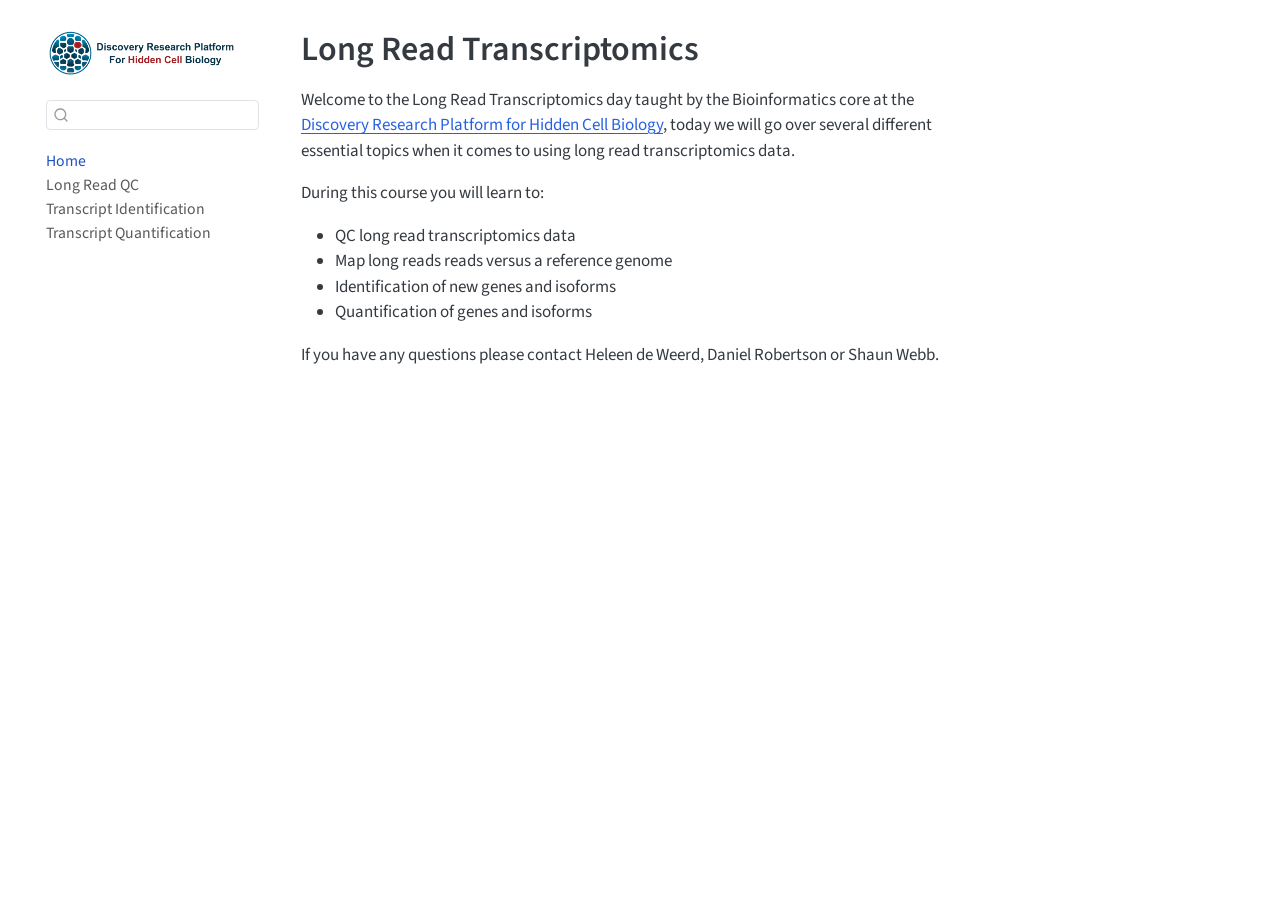
==== docs/index.html @ 612c04c1 "Initial commit training day" ====
<!DOCTYPE html>
<html xmlns="http://www.w3.org/1999/xhtml" lang="en" xml:lang="en"><head>

<meta charset="utf-8">
<meta name="generator" content="quarto-1.10.18">

<meta name="viewport" content="width=device-width, initial-scale=1.0, user-scalable=yes">


<title>Long Read Transcriptomics</title>
<style>
/* Default styles provided by pandoc.
** See https://pandoc.org/MANUAL.html#variables-for-html for config info.
*/
span.smallcaps{font-variant: small-caps;}
div.columns{display: flex; gap: 1.5em;}
div.column{flex: auto;}
@media screen {
div.columns{gap: min(4vw, 1.5em);}
div.column{overflow-x: auto;}
}
div.hanging-indent{margin-left: 1.5em; text-indent: -1.5em;}
ul.task-list{list-style: none;}
ul.task-list li input[type="checkbox"] {
  width: 0.8em;
  margin: 0 0.8em 0.2em -1em; /* quarto-specific, see https://github.com/quarto-dev/quarto-cli/issues/4556 */ 
  vertical-align: middle;
}
</style>


<script src="site_libs/quarto-nav/quarto-nav.js"></script>
<script src="site_libs/quarto-nav/headroom.min.js"></script>
<script src="site_libs/clipboard/clipboard.min.js"></script>
<script src="site_libs/quarto-search/autocomplete.umd.js"></script>
<script src="site_libs/quarto-search/fuse.min.js"></script>
<script src="site_libs/quarto-search/quarto-search.js"></script>
<meta name="quarto:offset" content="./">
<link href="./images/DRP_banner_transparent2.png" rel="icon" type="image/png">
<script src="site_libs/quarto-html/quarto.js" type="module"></script>
<script src="site_libs/quarto-html/tabsets/tabsets.js" type="module"></script>
<script src="site_libs/quarto-html/popper.min.js"></script>
<script src="site_libs/quarto-html/tippy.umd.min.js"></script>
<script src="site_libs/quarto-html/anchor.min.js"></script>
<link href="site_libs/quarto-html/tippy.css" rel="stylesheet">
<link href="site_libs/quarto-html/quarto-syntax-highlighting-64a204ab8560d761af7679ceaba22944.css" rel="stylesheet" class="quarto-color-scheme" id="quarto-text-highlighting-styles">
<link href="site_libs/quarto-html/quarto-syntax-highlighting-dark-b85bc7c33db8c58e0ec93c3465666fed.css" rel="stylesheet" class="quarto-color-scheme quarto-color-alternate" id="quarto-text-highlighting-styles">
<link href="site_libs/quarto-html/quarto-syntax-highlighting-64a204ab8560d761af7679ceaba22944.css" rel="stylesheet" class="quarto-color-scheme-extra" id="quarto-text-highlighting-styles">
<script src="site_libs/bootstrap/bootstrap.min.js"></script>
<link href="site_libs/bootstrap/bootstrap-icons.css" rel="stylesheet">
<link href="site_libs/bootstrap/bootstrap-172ba59bd5e0b52282274ba0c0cc16fc.min.css" rel="stylesheet" append-hash="true" class="quarto-color-scheme" id="quarto-bootstrap" data-mode="light">
<link href="site_libs/bootstrap/bootstrap-dark-172ba59bd5e0b52282274ba0c0cc16fc.min.css" rel="stylesheet" append-hash="true" class="quarto-color-scheme quarto-color-alternate" id="quarto-bootstrap" data-mode="light">
<link href="site_libs/bootstrap/bootstrap-172ba59bd5e0b52282274ba0c0cc16fc.min.css" rel="stylesheet" append-hash="true" class="quarto-color-scheme-extra" id="quarto-bootstrap" data-mode="light">
<script id="quarto-search-options" type="application/json">{
  "location": "sidebar",
  "copy-button": false,
  "collapse-after": 3,
  "panel-placement": "start",
  "type": "textbox",
  "limit": 50,
  "keyboard-shortcut": [
    "f",
    "/",
    "s"
  ],
  "show-item-context": false,
  "language": {
    "search-no-results-text": "No results",
    "search-matching-documents-text": "matching documents",
    "search-copy-link-title": "Copy link to search",
    "search-hide-matches-text": "Hide additional matches",
    "search-more-match-text": "more match in this document",
    "search-more-matches-text": "more matches in this document",
    "search-clear-button-title": "Clear",
    "search-text-placeholder": "",
    "search-detached-cancel-button-title": "Cancel",
    "search-submit-button-title": "Submit",
    "search-label": "Search"
  }
}</script>


<link rel="stylesheet" href="challengestyles.css">
</head>

<body class="nav-sidebar floating quarto-light">

<div id="quarto-search-results"></div>
  <header id="quarto-header" class="headroom fixed-top">
  <nav class="quarto-secondary-nav">
    <div class="container-fluid d-flex">
      <button type="button" class="quarto-btn-toggle btn" data-bs-toggle="collapse" role="button" data-bs-target=".quarto-sidebar-collapse-item" aria-controls="quarto-sidebar" aria-expanded="false" aria-label="Toggle sidebar navigation" onclick="if (window.quartoToggleHeadroom) { window.quartoToggleHeadroom(); }">
        <i class="bi bi-layout-text-sidebar-reverse"></i>
      </button>
        <nav class="quarto-page-breadcrumbs" aria-label="breadcrumb"><ol class="breadcrumb"><li class="breadcrumb-item"><a href="./index.html">Home</a></li></ol></nav>
        <a class="flex-grow-1" role="navigation" data-bs-toggle="collapse" data-bs-target=".quarto-sidebar-collapse-item" aria-controls="quarto-sidebar" aria-expanded="false" aria-label="Toggle sidebar navigation" onclick="if (window.quartoToggleHeadroom) { window.quartoToggleHeadroom(); }">      
        </a>
      <button type="button" class="btn quarto-search-button" aria-label="Search" onclick="window.quartoOpenSearch();">
        <i class="bi bi-search"></i>
      </button>
    </div>
  </nav>
</header>
<!-- content -->
<div id="quarto-content" class="quarto-container page-columns page-rows-contents page-layout-article">
<!-- sidebar -->
  <nav id="quarto-sidebar" class="sidebar collapse collapse-horizontal quarto-sidebar-collapse-item sidebar-navigation floating overflow-auto">
    <div class="pt-lg-2 mt-2 text-left sidebar-header">
      <a href="./index.html" class="sidebar-logo-link">
      <img src="./images/DRP_banner_transparent2.png" alt="" class="sidebar-logo light-content py-0 d-lg-inline d-none">
      <img src="./images/DRP_banner_transparent2.png" alt="" class="sidebar-logo dark-content py-0 d-lg-inline d-none">
      </a>
      </div>
        <div class="mt-2 flex-shrink-0 align-items-center">
        <div class="sidebar-search">
        <div id="quarto-search" class="" title="Search"></div>
        </div>
        </div>
    <div class="sidebar-menu-container"> 
    <ul class="list-unstyled mt-1">
        <li class="sidebar-item">
  <div class="sidebar-item-container"> 
  <a href="./index.html" class="sidebar-item-text sidebar-link active">
 <span class="menu-text">Home</span></a>
  </div>
</li>
        <li class="sidebar-item">
  <div class="sidebar-item-container"> 
  <a href="./01_LongReadQC.html" class="sidebar-item-text sidebar-link">
 <span class="menu-text">Long Read QC</span></a>
  </div>
</li>
        <li class="sidebar-item">
  <div class="sidebar-item-container"> 
  <a href="./02_Identification.html" class="sidebar-item-text sidebar-link">
 <span class="menu-text">Transcript Identification</span></a>
  </div>
</li>
        <li class="sidebar-item">
  <div class="sidebar-item-container"> 
  <a href="./03_Quantification.html" class="sidebar-item-text sidebar-link">
 <span class="menu-text">Transcript Quantification</span></a>
  </div>
</li>
    </ul>
    </div>
</nav>
<div id="quarto-sidebar-glass" class="quarto-sidebar-collapse-item" data-bs-toggle="collapse" data-bs-target=".quarto-sidebar-collapse-item"></div>
<!-- margin-sidebar -->
    <div id="quarto-margin-sidebar" class="sidebar margin-sidebar zindex-bottom">
        
    </div>
<!-- main -->
<main class="content" id="quarto-document-content">

<header id="title-block-header" class="quarto-title-block default">
<div class="quarto-title">
<h1 class="title">Long Read Transcriptomics</h1>
</div>



<div class="quarto-title-meta">

    
  
    
  </div>
  


</header>


<p>Welcome to the Long Read Transcriptomics day taught by the Bioinformatics core at the <a href="https://biology.ed.ac.uk/drp">Discovery Research Platform for Hidden Cell Biology</a>, today we will go over several different essential topics when it comes to using long read transcriptomics data.</p>
<p>During this course you will learn to:</p>
<ul>
<li>QC long read transcriptomics data</li>
<li>Map long reads reads versus a reference genome</li>
<li>Identification of new genes and isoforms</li>
<li>Quantification of genes and isoforms</li>
</ul>
<p>If you have any questions please contact Heleen de Weerd, Daniel Robertson or Shaun Webb.</p>



</main> <!-- /main -->
<script id="quarto-html-after-body" type="application/javascript">
  window.document.addEventListener("DOMContentLoaded", function (event) {
    const icon = "";
    const anchorJS = new window.AnchorJS();
    anchorJS.options = {
      placement: 'right',
      icon: icon
    };
    anchorJS.add('.anchored');
    const isCodeAnnotation = (el) => {
      for (const clz of el.classList) {
        if (clz.startsWith('code-annotation-')) {                     
          return true;
        }
      }
      return false;
    }
    const onCopySuccess = function(e) {
      // button target
      const button = e.trigger;
      // don't keep focus
      button.blur();
      // flash "checked"
      button.classList.add('code-copy-button-checked');
      var currentTitle = button.getAttribute("title");
      button.setAttribute("title", "Copied!");
      let tooltip;
      if (window.bootstrap) {
        button.setAttribute("data-bs-toggle", "tooltip");
        button.setAttribute("data-bs-placement", "left");
        button.setAttribute("data-bs-title", "Copied!");
        tooltip = new bootstrap.Tooltip(button, 
          { trigger: "manual", 
            customClass: "code-copy-button-tooltip",
            offset: [0, -8]});
        tooltip.show();    
      }
      setTimeout(function() {
        if (tooltip) {
          tooltip.hide();
          button.removeAttribute("data-bs-title");
          button.removeAttribute("data-bs-toggle");
          button.removeAttribute("data-bs-placement");
        }
        button.setAttribute("title", currentTitle);
        button.classList.remove('code-copy-button-checked');
      }, 1000);
      // clear code selection
      e.clearSelection();
    }
    const getTextToCopy = function(trigger) {
      const outerScaffold = trigger.parentElement.cloneNode(true);
      const codeEl = outerScaffold.querySelector('code');
      for (const childEl of codeEl.children) {
        if (isCodeAnnotation(childEl)) {
          childEl.remove();
        }
      }
      return codeEl.innerText;
    }
    const clipboard = new window.ClipboardJS('.code-copy-button:not([data-in-quarto-modal])', {
      text: getTextToCopy
    });
    clipboard.on('success', onCopySuccess);
    if (window.document.getElementById('quarto-embedded-source-code-modal')) {
      const clipboardModal = new window.ClipboardJS('.code-copy-button[data-in-quarto-modal]', {
        text: getTextToCopy,
        container: window.document.getElementById('quarto-embedded-source-code-modal')
      });
      clipboardModal.on('success', onCopySuccess);
    }
      var localhostRegex = new RegExp(/^(?:http|https):\/\/localhost\:?[0-9]*\//);
      var mailtoRegex = new RegExp(/^mailto:/);
        var filterRegex = new RegExp('/' + window.location.host + '/');
      var isInternal = (href) => {
          return filterRegex.test(href) || localhostRegex.test(href) || mailtoRegex.test(href);
      }
      // Inspect non-navigation links and adorn them if external
     var links = window.document.querySelectorAll('a[href]:not(.nav-link):not(.navbar-brand):not(.toc-action):not(.sidebar-link):not(.sidebar-item-toggle):not(.pagination-link):not(.no-external):not([aria-hidden]):not(.dropdown-item):not(.quarto-navigation-tool):not(.about-link)');
      for (var i=0; i<links.length; i++) {
        const link = links[i];
        if (!isInternal(link.href)) {
          // undo the damage that might have been done by quarto-nav.js in the case of
          // links that we want to consider external
          if (link.dataset.originalHref !== undefined) {
            link.href = link.dataset.originalHref;
          }
            // target, if specified
            link.setAttribute("target", "_blank");
            if (link.getAttribute("rel") === null) {
              link.setAttribute("rel", "noopener");
            }
        }
      }
    function tippyHover(el, contentFn, onTriggerFn, onUntriggerFn) {
      const config = {
        allowHTML: true,
        maxWidth: 500,
        delay: 100,
        arrow: false,
        appendTo: function(el) {
            return el.parentElement;
        },
        interactive: true,
        interactiveBorder: 10,
        theme: 'quarto',
        placement: 'bottom-start',
      };
      if (contentFn) {
        config.content = contentFn;
      }
      if (onTriggerFn) {
        config.onTrigger = onTriggerFn;
      }
      if (onUntriggerFn) {
        config.onUntrigger = onUntriggerFn;
      }
      window.tippy(el, config); 
    }
    const noterefs = window.document.querySelectorAll('a[role="doc-noteref"]');
    for (var i=0; i<noterefs.length; i++) {
      const ref = noterefs[i];
      tippyHover(ref, function() {
        // use id or data attribute instead here
        let href = ref.getAttribute('data-footnote-href') || ref.getAttribute('href');
        try { href = new URL(href).hash; } catch {}
        const id = href.replace(/^#\/?/, "");
        const note = window.document.getElementById(id);
        if (note) {
          return note.innerHTML;
        } else {
          return "";
        }
      });
    }
    const xrefs = window.document.querySelectorAll('a.quarto-xref');
    const processXRef = (id, note) => {
      // Strip column container classes
      const stripColumnClz = (el) => {
        el.classList.remove("page-full", "page-columns");
        if (el.children) {
          for (const child of el.children) {
            stripColumnClz(child);
          }
        }
      }
      stripColumnClz(note)
      if (id === null || id.startsWith('sec-')) {
        // Special case sections, only their first couple elements
        const container = document.createElement("div");
        if (note.children && note.children.length > 2) {
          container.appendChild(note.children[0].cloneNode(true));
          for (let i = 1; i < note.children.length; i++) {
            const child = note.children[i];
            if (child.tagName === "P" && child.innerText === "") {
              continue;
            } else {
              container.appendChild(child.cloneNode(true));
              break;
            }
          }
          if (window.Quarto?.typesetMath) {
            window.Quarto.typesetMath(container);
          }
          return container.innerHTML
        } else {
          if (window.Quarto?.typesetMath) {
            window.Quarto.typesetMath(note);
          }
          return note.innerHTML;
        }
      } else {
        // Remove any anchor links if they are present
        const anchorLink = note.querySelector('a.anchorjs-link');
        if (anchorLink) {
          anchorLink.remove();
        }
        if (window.Quarto?.typesetMath) {
          window.Quarto.typesetMath(note);
        }
        if (note.classList.contains("callout")) {
          return note.outerHTML;
        } else {
          return note.innerHTML;
        }
      }
    }
    for (var i=0; i<xrefs.length; i++) {
      const xref = xrefs[i];
      tippyHover(xref, undefined, function(instance) {
        instance.disable();
        let url = xref.getAttribute('href');
        let hash = undefined; 
        if (url.startsWith('#')) {
          hash = url;
        } else {
          try { hash = new URL(url).hash; } catch {}
        }
        if (hash) {
          const id = hash.replace(/^#\/?/, "");
          const note = window.document.getElementById(id);
          if (note !== null) {
            try {
              const html = processXRef(id, note.cloneNode(true));
              instance.setContent(html);
            } finally {
              instance.enable();
              instance.show();
            }
          } else {
            // See if we can fetch this
            fetch(url.split('#')[0])
            .then(res => res.text())
            .then(html => {
              const parser = new DOMParser();
              const htmlDoc = parser.parseFromString(html, "text/html");
              const note = htmlDoc.getElementById(id);
              if (note !== null) {
                const html = processXRef(id, note);
                instance.setContent(html);
              } 
            }).finally(() => {
              instance.enable();
              instance.show();
            });
          }
        } else {
          // See if we can fetch a full url (with no hash to target)
          // This is a special case and we should probably do some content thinning / targeting
          fetch(url)
          .then(res => res.text())
          .then(html => {
            const parser = new DOMParser();
            const htmlDoc = parser.parseFromString(html, "text/html");
            const note = htmlDoc.querySelector('main.content');
            if (note !== null) {
              // This should only happen for chapter cross references
              // (since there is no id in the URL)
              // remove the first header
              if (note.children.length > 0 && note.children[0].tagName === "HEADER") {
                note.children[0].remove();
              }
              const html = processXRef(null, note);
              instance.setContent(html);
            } 
          }).finally(() => {
            instance.enable();
            instance.show();
          });
        }
      }, function(instance) {
      });
    }
        let selectedAnnoteEl;
        const selectorForAnnotation = ( cell, annotation) => {
          let cellAttr = 'data-code-cell="' + cell + '"';
          let lineAttr = 'data-code-annotation="' +  annotation + '"';
          const selector = 'span[' + cellAttr + '][' + lineAttr + ']';
          return selector;
        }
        const selectCodeLines = (annoteEl) => {
          const doc = window.document;
          const targetCell = annoteEl.getAttribute("data-target-cell");
          const targetAnnotation = annoteEl.getAttribute("data-target-annotation");
          const annoteSpan = window.document.querySelector(selectorForAnnotation(targetCell, targetAnnotation));
          const lines = annoteSpan.getAttribute("data-code-lines").split(",");
          const lineIds = lines.map((line) => {
            return targetCell + "-" + line;
          })
          let top = null;
          let height = null;
          let parent = null;
          if (lineIds.length > 0) {
              //compute the position of the single el (top and bottom and make a div)
              const el = window.document.getElementById(lineIds[0]);
              top = el.offsetTop;
              height = el.offsetHeight;
              parent = el.parentElement.parentElement;
            if (lineIds.length > 1) {
              const lastEl = window.document.getElementById(lineIds[lineIds.length - 1]);
              const bottom = lastEl.offsetTop + lastEl.offsetHeight;
              height = bottom - top;
            }
            if (top !== null && height !== null && parent !== null) {
              // cook up a div (if necessary) and position it 
              let div = window.document.getElementById("code-annotation-line-highlight");
              if (div === null) {
                div = window.document.createElement("div");
                div.setAttribute("id", "code-annotation-line-highlight");
                div.style.position = 'absolute';
                parent.appendChild(div);
              }
              div.style.top = top - 2 + "px";
              div.style.height = height + 4 + "px";
              div.style.left = 0;
              let gutterDiv = window.document.getElementById("code-annotation-line-highlight-gutter");
              if (gutterDiv === null) {
                gutterDiv = window.document.createElement("div");
                gutterDiv.setAttribute("id", "code-annotation-line-highlight-gutter");
                gutterDiv.style.position = 'absolute';
                const codeCell = window.document.getElementById(targetCell);
                const gutter = codeCell.querySelector('.code-annotation-gutter');
                gutter.appendChild(gutterDiv);
              }
              gutterDiv.style.top = top - 2 + "px";
              gutterDiv.style.height = height + 4 + "px";
            }
            selectedAnnoteEl = annoteEl;
          }
        };
        const unselectCodeLines = () => {
          const elementsIds = ["code-annotation-line-highlight", "code-annotation-line-highlight-gutter"];
          elementsIds.forEach((elId) => {
            const div = window.document.getElementById(elId);
            if (div) {
              div.remove();
            }
          });
          selectedAnnoteEl = undefined;
        };
          // Handle positioning of the toggle
      window.addEventListener(
        "resize",
        throttle(() => {
          elRect = undefined;
          if (selectedAnnoteEl) {
            selectCodeLines(selectedAnnoteEl);
          }
        }, 10)
      );
      function throttle(fn, ms) {
      let throttle = false;
      let timer;
        return (...args) => {
          if(!throttle) { // first call gets through
              fn.apply(this, args);
              throttle = true;
          } else { // all the others get throttled
              if(timer) clearTimeout(timer); // cancel #2
              timer = setTimeout(() => {
                fn.apply(this, args);
                timer = throttle = false;
              }, ms);
          }
        };
      }
        // Attach click handler to the DT
        const annoteDls = window.document.querySelectorAll('dt[data-target-cell]');
        for (const annoteDlNode of annoteDls) {
          annoteDlNode.addEventListener('click', (event) => {
            const clickedEl = event.target;
            if (clickedEl !== selectedAnnoteEl) {
              unselectCodeLines();
              const activeEl = window.document.querySelector('dt[data-target-cell].code-annotation-active');
              if (activeEl) {
                activeEl.classList.remove('code-annotation-active');
              }
              selectCodeLines(clickedEl);
              clickedEl.classList.add('code-annotation-active');
            } else {
              // Unselect the line
              unselectCodeLines();
              clickedEl.classList.remove('code-annotation-active');
            }
          });
        }
    const findCites = (el) => {
      const parentEl = el.parentElement;
      if (parentEl) {
        const cites = parentEl.dataset.cites;
        if (cites) {
          return {
            el,
            cites: cites.split(' ')
          };
        } else {
          return findCites(el.parentElement)
        }
      } else {
        return undefined;
      }
    };
    var bibliorefs = window.document.querySelectorAll('a[role="doc-biblioref"]');
    for (var i=0; i<bibliorefs.length; i++) {
      const ref = bibliorefs[i];
      const citeInfo = findCites(ref);
      if (citeInfo) {
        tippyHover(citeInfo.el, function() {
          var popup = window.document.createElement('div');
          citeInfo.cites.forEach(function(cite) {
            var citeDiv = window.document.createElement('div');
            citeDiv.classList.add('hanging-indent');
            citeDiv.classList.add('csl-entry');
            var biblioDiv = window.document.getElementById('ref-' + cite);
            if (biblioDiv) {
              citeDiv.innerHTML = biblioDiv.innerHTML;
            }
            popup.appendChild(citeDiv);
          });
          return popup.innerHTML;
        });
      }
    }
  });
  </script>
</div> <!-- /content -->




</body></html>
---- docs/site_libs/quarto-html/tippy.css ----
.tippy-box[data-animation=fade][data-state=hidden]{opacity:0}[data-tippy-root]{max-width:calc(100vw - 10px)}.tippy-box{position:relative;background-color:#333;color:#fff;border-radius:4px;font-size:14px;line-height:1.4;white-space:normal;outline:0;transition-property:transform,visibility,opacity}.tippy-box[data-placement^=top]>.tippy-arrow{bottom:0}.tippy-box[data-placement^=top]>.tippy-arrow:before{bottom:-7px;left:0;border-width:8px 8px 0;border-top-color:initial;transform-origin:center top}.tippy-box[data-placement^=bottom]>.tippy-arrow{top:0}.tippy-box[data-placement^=bottom]>.tippy-arrow:before{top:-7px;left:0;border-width:0 8px 8px;border-bottom-color:initial;transform-origin:center bottom}.tippy-box[data-placement^=left]>.tippy-arrow{right:0}.tippy-box[data-placement^=left]>.tippy-arrow:before{border-width:8px 0 8px 8px;border-left-color:initial;right:-7px;transform-origin:center left}.tippy-box[data-placement^=right]>.tippy-arrow{left:0}.tippy-box[data-placement^=right]>.tippy-arrow:before{left:-7px;border-width:8px 8px 8px 0;border-right-color:initial;transform-origin:center right}.tippy-box[data-inertia][data-state=visible]{transition-timing-function:cubic-bezier(.54,1.5,.38,1.11)}.tippy-arrow{width:16px;height:16px;color:#333}.tippy-arrow:before{content:"";position:absolute;border-color:transparent;border-style:solid}.tippy-content{position:relative;padding:5px 9px;z-index:1}
---- docs/site_libs/quarto-html/quarto-syntax-highlighting-64a204ab8560d761af7679ceaba22944.css ----
/* quarto syntax highlight colors */
:root {
  --quarto-hl-ot-color: #003B4F;
  --quarto-hl-at-color: #657422;
  --quarto-hl-ss-color: #20794D;
  --quarto-hl-an-color: #5E5E5E;
  --quarto-hl-fu-color: #4758AB;
  --quarto-hl-st-color: #20794D;
  --quarto-hl-cf-color: #003B4F;
  --quarto-hl-op-color: #5E5E5E;
  --quarto-hl-er-color: #AD0000;
  --quarto-hl-bn-color: #AD0000;
  --quarto-hl-al-color: #AD0000;
  --quarto-hl-va-color: #111111;
  --quarto-hl-bu-color: inherit;
  --quarto-hl-ex-color: inherit;
  --quarto-hl-pp-color: #AD0000;
  --quarto-hl-in-color: #5E5E5E;
  --quarto-hl-vs-color: #20794D;
  --quarto-hl-wa-color: #5E5E5E;
  --quarto-hl-do-color: #5E5E5E;
  --quarto-hl-im-color: #00769E;
  --quarto-hl-ch-color: #20794D;
  --quarto-hl-dt-color: #AD0000;
  --quarto-hl-fl-color: #AD0000;
  --quarto-hl-co-color: #5E5E5E;
  --quarto-hl-cv-color: #5E5E5E;
  --quarto-hl-cn-color: #8f5902;
  --quarto-hl-sc-color: #5E5E5E;
  --quarto-hl-dv-color: #AD0000;
  --quarto-hl-kw-color: #003B4F;
}

/* other quarto variables */
:root {
  --quarto-font-monospace: SFMono-Regular, Menlo, Monaco, Consolas, "Liberation Mono", "Courier New", monospace;
}

/* syntax highlight based on Pandoc's rules */
pre > code.sourceCode > span {
  color: #003B4F;
}

code.sourceCode > span {
  color: #003B4F;
}

div.sourceCode,
div.sourceCode pre.sourceCode {
  color: #003B4F;
}

/* Normal */
code span {
  color: #003B4F;
}

/* Alert */
code span.al {
  color: #AD0000;
  font-style: inherit;
}

/* Annotation */
code span.an {
  color: #5E5E5E;
  font-style: inherit;
}

/* Attribute */
code span.at {
  color: #657422;
  font-style: inherit;
}

/* BaseN */
code span.bn {
  color: #AD0000;
  font-style: inherit;
}

/* BuiltIn */
code span.bu {
  font-style: inherit;
}

/* ControlFlow */
code span.cf {
  color: #003B4F;
  font-weight: bold;
  font-style: inherit;
}

/* Char */
code span.ch {
  color: #20794D;
  font-style: inherit;
}

/* Constant */
code span.cn {
  color: #8f5902;
  font-style: inherit;
}

/* Comment */
code span.co {
  color: #5E5E5E;
  font-style: inherit;
}

/* CommentVar */
code span.cv {
  color: #5E5E5E;
  font-style: italic;
}

/* Documentation */
code span.do {
  color: #5E5E5E;
  font-style: italic;
}

/* DataType */
code span.dt {
  color: #AD0000;
  font-style: inherit;
}

/* DecVal */
code span.dv {
  color: #AD0000;
  font-style: inherit;
}

/* Error */
code span.er {
  color: #AD0000;
  font-style: inherit;
}

/* Extension */
code span.ex {
  font-style: inherit;
}

/* Float */
code span.fl {
  color: #AD0000;
  font-style: inherit;
}

/* Function */
code span.fu {
  color: #4758AB;
  font-style: inherit;
}

/* Import */
code span.im {
  color: #00769E;
  font-style: inherit;
}

/* Information */
code span.in {
  color: #5E5E5E;
  font-style: inherit;
}

/* Keyword */
code span.kw {
  color: #003B4F;
  font-weight: bold;
  font-style: inherit;
}

/* Operator */
code span.op {
  color: #5E5E5E;
  font-style: inherit;
}

/* Other */
code span.ot {
  color: #003B4F;
  font-style: inherit;
}

/* Preprocessor */
code span.pp {
  color: #AD0000;
  font-style: inherit;
}

/* SpecialChar */
code span.sc {
  color: #5E5E5E;
  font-style: inherit;
}

/* SpecialString */
code span.ss {
  color: #20794D;
  font-style: inherit;
}

/* String */
code span.st {
  color: #20794D;
  font-style: inherit;
}

/* Variable */
code span.va {
  color: #111111;
  font-style: inherit;
}

/* VerbatimString */
code span.vs {
  color: #20794D;
  font-style: inherit;
}

/* Warning */
code span.wa {
  color: #5E5E5E;
  font-style: italic;
}

.prevent-inlining {
  content: "</";
}

/*# sourceMappingURL=9d8d5bb603a83b8298b89080a598c93b.css.map */
---- docs/site_libs/quarto-html/quarto-syntax-highlighting-dark-b85bc7c33db8c58e0ec93c3465666fed.css ----
/* quarto syntax highlight colors */
:root {
  --quarto-hl-al-color: #f07178;
  --quarto-hl-an-color: #d4d0ab;
  --quarto-hl-at-color: #00e0e0;
  --quarto-hl-bn-color: #d4d0ab;
  --quarto-hl-bu-color: #abe338;
  --quarto-hl-ch-color: #abe338;
  --quarto-hl-co-color: #f8f8f2;
  --quarto-hl-cv-color: #ffd700;
  --quarto-hl-cn-color: #ffd700;
  --quarto-hl-cf-color: #ffa07a;
  --quarto-hl-dt-color: #ffa07a;
  --quarto-hl-dv-color: #d4d0ab;
  --quarto-hl-do-color: #f8f8f2;
  --quarto-hl-er-color: #f07178;
  --quarto-hl-ex-color: #00e0e0;
  --quarto-hl-fl-color: #d4d0ab;
  --quarto-hl-fu-color: #ffa07a;
  --quarto-hl-im-color: #abe338;
  --quarto-hl-in-color: #d4d0ab;
  --quarto-hl-kw-color: #ffa07a;
  --quarto-hl-op-color: #ffa07a;
  --quarto-hl-ot-color: #00e0e0;
  --quarto-hl-pp-color: #dcc6e0;
  --quarto-hl-re-color: #00e0e0;
  --quarto-hl-sc-color: #abe338;
  --quarto-hl-ss-color: #abe338;
  --quarto-hl-st-color: #abe338;
  --quarto-hl-va-color: #00e0e0;
  --quarto-hl-vs-color: #abe338;
  --quarto-hl-wa-color: #dcc6e0;
}

/* other quarto variables */
:root {
  --quarto-font-monospace: SFMono-Regular, Menlo, Monaco, Consolas, "Liberation Mono", "Courier New", monospace;
}

/* syntax highlight based on Pandoc's rules */
pre > code.sourceCode > span {
  color: #f8f8f2;
}

code.sourceCode > span {
  color: #f8f8f2;
}

div.sourceCode,
div.sourceCode pre.sourceCode {
  color: #f8f8f2;
}

/* Normal */
code span {
  color: #f8f8f2;
}

/* Alert */
code span.al {
  color: #f07178;
}

/* Annotation */
code span.an {
  color: #d4d0ab;
}

/* Attribute */
code span.at {
  color: #00e0e0;
}

/* BaseN */
code span.bn {
  color: #d4d0ab;
}

/* BuiltIn */
code span.bu {
  color: #abe338;
}

/* ControlFlow */
code span.cf {
  font-weight: bold;
  color: #ffa07a;
}

/* Char */
code span.ch {
  color: #abe338;
}

/* Constant */
code span.cn {
  color: #ffd700;
}

/* Comment */
code span.co {
  font-style: italic;
  color: #f8f8f2;
}

/* CommentVar */
code span.cv {
  color: #ffd700;
}

/* Documentation */
code span.do {
  color: #f8f8f2;
}

/* DataType */
code span.dt {
  color: #ffa07a;
}

/* DecVal */
code span.dv {
  color: #d4d0ab;
}

/* Error */
code span.er {
  color: #f07178;
  text-decoration: underline;
}

/* Extension */
code span.ex {
  font-weight: bold;
  color: #00e0e0;
}

/* Float */
code span.fl {
  color: #d4d0ab;
}

/* Function */
code span.fu {
  color: #ffa07a;
}

/* Import */
code span.im {
  color: #abe338;
}

/* Information */
code span.in {
  color: #d4d0ab;
}

/* Keyword */
code span.kw {
  font-weight: bold;
  color: #ffa07a;
}

/* Operator */
code span.op {
  color: #ffa07a;
}

/* Other */
code span.ot {
  color: #00e0e0;
}

/* Preprocessor */
code span.pp {
  color: #dcc6e0;
}

/* RegionMarker */
code span.re {
  background-color: #f8f8f2;
  color: #00e0e0;
}

/* SpecialChar */
code span.sc {
  color: #abe338;
}

/* SpecialString */
code span.ss {
  color: #abe338;
}

/* String */
code span.st {
  color: #abe338;
}

/* Variable */
code span.va {
  color: #00e0e0;
}

/* VerbatimString */
code span.vs {
  color: #abe338;
}

/* Warning */
code span.wa {
  color: #dcc6e0;
}

.prevent-inlining {
  content: "</";
}

/*# sourceMappingURL=4ed8f1090dec6531da29ab00902aa718.css.map */
---- docs/site_libs/quarto-html/quarto-syntax-highlighting-64a204ab8560d761af7679ceaba22944.css ----
/* quarto syntax highlight colors */
:root {
  --quarto-hl-ot-color: #003B4F;
  --quarto-hl-at-color: #657422;
  --quarto-hl-ss-color: #20794D;
  --quarto-hl-an-color: #5E5E5E;
  --quarto-hl-fu-color: #4758AB;
  --quarto-hl-st-color: #20794D;
  --quarto-hl-cf-color: #003B4F;
  --quarto-hl-op-color: #5E5E5E;
  --quarto-hl-er-color: #AD0000;
  --quarto-hl-bn-color: #AD0000;
  --quarto-hl-al-color: #AD0000;
  --quarto-hl-va-color: #111111;
  --quarto-hl-bu-color: inherit;
  --quarto-hl-ex-color: inherit;
  --quarto-hl-pp-color: #AD0000;
  --quarto-hl-in-color: #5E5E5E;
  --quarto-hl-vs-color: #20794D;
  --quarto-hl-wa-color: #5E5E5E;
  --quarto-hl-do-color: #5E5E5E;
  --quarto-hl-im-color: #00769E;
  --quarto-hl-ch-color: #20794D;
  --quarto-hl-dt-color: #AD0000;
  --quarto-hl-fl-color: #AD0000;
  --quarto-hl-co-color: #5E5E5E;
  --quarto-hl-cv-color: #5E5E5E;
  --quarto-hl-cn-color: #8f5902;
  --quarto-hl-sc-color: #5E5E5E;
  --quarto-hl-dv-color: #AD0000;
  --quarto-hl-kw-color: #003B4F;
}

/* other quarto variables */
:root {
  --quarto-font-monospace: SFMono-Regular, Menlo, Monaco, Consolas, "Liberation Mono", "Courier New", monospace;
}

/* syntax highlight based on Pandoc's rules */
pre > code.sourceCode > span {
  color: #003B4F;
}

code.sourceCode > span {
  color: #003B4F;
}

div.sourceCode,
div.sourceCode pre.sourceCode {
  color: #003B4F;
}

/* Normal */
code span {
  color: #003B4F;
}

/* Alert */
code span.al {
  color: #AD0000;
  font-style: inherit;
}

/* Annotation */
code span.an {
  color: #5E5E5E;
  font-style: inherit;
}

/* Attribute */
code span.at {
  color: #657422;
  font-style: inherit;
}

/* BaseN */
code span.bn {
  color: #AD0000;
  font-style: inherit;
}

/* BuiltIn */
code span.bu {
  font-style: inherit;
}

/* ControlFlow */
code span.cf {
  color: #003B4F;
  font-weight: bold;
  font-style: inherit;
}

/* Char */
code span.ch {
  color: #20794D;
  font-style: inherit;
}

/* Constant */
code span.cn {
  color: #8f5902;
  font-style: inherit;
}

/* Comment */
code span.co {
  color: #5E5E5E;
  font-style: inherit;
}

/* CommentVar */
code span.cv {
  color: #5E5E5E;
  font-style: italic;
}

/* Documentation */
code span.do {
  color: #5E5E5E;
  font-style: italic;
}

/* DataType */
code span.dt {
  color: #AD0000;
  font-style: inherit;
}

/* DecVal */
code span.dv {
  color: #AD0000;
  font-style: inherit;
}

/* Error */
code span.er {
  color: #AD0000;
  font-style: inherit;
}

/* Extension */
code span.ex {
  font-style: inherit;
}

/* Float */
code span.fl {
  color: #AD0000;
  font-style: inherit;
}

/* Function */
code span.fu {
  color: #4758AB;
  font-style: inherit;
}

/* Import */
code span.im {
  color: #00769E;
  font-style: inherit;
}

/* Information */
code span.in {
  color: #5E5E5E;
  font-style: inherit;
}

/* Keyword */
code span.kw {
  color: #003B4F;
  font-weight: bold;
  font-style: inherit;
}

/* Operator */
code span.op {
  color: #5E5E5E;
  font-style: inherit;
}

/* Other */
code span.ot {
  color: #003B4F;
  font-style: inherit;
}

/* Preprocessor */
code span.pp {
  color: #AD0000;
  font-style: inherit;
}

/* SpecialChar */
code span.sc {
  color: #5E5E5E;
  font-style: inherit;
}

/* SpecialString */
code span.ss {
  color: #20794D;
  font-style: inherit;
}

/* String */
code span.st {
  color: #20794D;
  font-style: inherit;
}

/* Variable */
code span.va {
  color: #111111;
  font-style: inherit;
}

/* VerbatimString */
code span.vs {
  color: #20794D;
  font-style: inherit;
}

/* Warning */
code span.wa {
  color: #5E5E5E;
  font-style: italic;
}

.prevent-inlining {
  content: "</";
}

/*# sourceMappingURL=9d8d5bb603a83b8298b89080a598c93b.css.map */
---- docs/challengestyles.css ----
/* css styles */
.blue pre {
  background: #C3D8EA;
}

.white {
  background: white;
}

.center {
  text-align: center;
}/* css styles */

.box{
  background:#f0f7fa;
  border-left:4px solid #4699C3;
  padding: 0.1rem 1rem 0.1rem 1rem;
  margin:1rem 0;
  border-radius:4px
}

/* ==========================================================================
   Base Callout Box Layout & Typography
   ========================================================================== */

.key-points,
.objectives,
.discussion,
.resources,
.challenge,
.exercise {
  padding: 1rem 1.25rem;
  margin: 1.5rem 0;
  box-shadow: 0 2px 6px rgba(0, 0, 0, 0.03);
  overflow: hidden; /* Clips header banner corners to box border-radius */
}

/* Base Header Styling for non-banner headers */
.key-points h2, .objectives h2, .discussion h2, .resources h2,
.key-points h3, .objectives h3, .discussion h3, .resources h3,
.solution h2, .solution h3 {
  font-size: 1.15rem;
  font-weight: 700;
  margin: 0 0 0.6rem 0;
  padding: 0;
  border: none; /* Clears default Quarto h2 bottom border */
  display: flex;
  align-items: center;
  gap: 0.5rem;
  background: transparent;
}

/* Paragraph & List Spacing Rules */
.key-points p, .objectives p, .discussion p, .resources p, .challenge p, .exercise p {
  margin: 0 0 0.6rem 0;
}

.key-points ul, .objectives ul, .discussion ul, .resources ul, .challenge ul, .exercise ul {
  margin: 0;
  padding-left: 1.2rem;
}

.key-points li, .objectives li, .discussion li, .resources li, .challenge li, .exercise li {
  margin-bottom: 0.35rem;
  line-height: 1.5;
}

/* ==========================================================================
   Inline Code & Code Block Fixes
   ========================================================================== */

/* Universal Inline Code Style */
.key-points :not(pre) > code,
.objectives :not(pre) > code,
.discussion :not(pre) > code,
.resources :not(pre) > code,
.challenge :not(pre) > code,
.exercise :not(pre) > code,
.solution :not(pre) > code {
  padding: 0.15em 0.35em;
  border-radius: 4px;
  font-size: 0.88em;
  background: rgba(0, 0, 0, 0.06);
  color: inherit;
}

/* Quarto Code Block Container Fix (prevents double boxes) */
.key-points div.sourceCode,
.objectives div.sourceCode,
.discussion div.sourceCode,
.resources div.sourceCode,
.challenge div.sourceCode,
.exercise div.sourceCode,
.solution div.sourceCode {
  margin: 0.6rem 0;
  background: transparent;
  border: none;
  padding: 0;
}

.key-points pre,
.objectives pre,
.discussion pre,
.resources pre,
.challenge pre,
.exercise pre,
.solution pre {
  margin: 0.6rem 0;
  padding: 0.75rem 1rem;
  border-radius: 6px;
  background: #ffffff;
  color: #212529;
  border: 1px solid rgba(0, 0, 0, 0.1);
  overflow-x: auto;
}

/* Strips inner background/border applied to code tags inside pre blocks */
.key-points pre code,
.objectives pre code,
.discussion pre code,
.resources pre code,
.challenge pre code,
.exercise pre code,
.solution pre code {
  background: transparent !important;
  color: inherit !important;
  padding: 0 !important;
  border: none !important;
  border-radius: 0 !important;
  box-shadow: none !important;
}

/* ==========================================================================
   Side & Top Accent Box Variants
   ========================================================================== */

/* Key Points (Sage Green - Left Accent) */
.key-points {
  background: #f4f8f7;
  border-style: solid;
  border-width: 1px 1px 1px 5px;
  border-color: #dce8e5 #dce8e5 #dce8e5 #437a6e;
  border-radius: 0 8px 8px 0;
  color: #2f4540;
}
.key-points h2, .key-points h2 i { color: #437a6e; }

/* Objectives (Teal - Left Accent) */
.objectives {
  background: #f2f7f8;
  border-style: solid;
  border-width: 1px 1px 1px 5px;
  border-color: #dbe6e8 #dbe6e8 #dbe6e8 #5b9aa0;
  border-radius: 0 8px 8px 0;
  color: #243d40;
}
.objectives h2, .objectives h2 i { color: #3b6b70; }

/* Discussion (Terracotta - Left Accent) */
.discussion {
  background: #fbf1ef;
  border-style: solid;
  border-width: 1px 1px 1px 5px;
  border-color: #f2ded9 #f2ded9 #f2ded9 #c8553d ;
  border-radius: 0 8px 8px 0;
  color: #4a1e16;
}
.discussion h2, .discussion h2 i { color: #a43e28; }

/* Resources (Taupe - Left Accent) */
.resources {
  background: #f7f6f3;
  border-style: solid;
  border-width: 1px 1px 1px 5px;
  border-color: #e8e5de #e8e5de #e8e5de #a79e84;
  border-radius: 0 0 8px 8px;
  color: #3f3a2f;
}
.resources h2, .resources h2 i { color: #766f5a; }

/* ==========================================================================
   Header-Banner Box Variants (Direct Child Header Target Only)
   ========================================================================== */

/* Challenge (Filled Slate Blue Header) */
.challenge {
  background: #f3f4f7;
  border: 1px solid #dce0e9;
  border-radius: 8px;
  color: #242938;
}

.challenge > h2,
.challenge > h3 {
  background: #526084;
  color: #ffffff;
  margin: -1rem -1.25rem 0.8rem -1.25rem;
  padding: 0.65rem 1.25rem;
  font-size: 1.15rem;
  font-weight: 700;
  display: flex;
  align-items: center;
  gap: 0.5rem;
  border: none;
}

.challenge > h2 i,
.challenge > h3 i {
  color: #ffffff;
}

.exercise {
  background: #f2f5f7;
  border: 1px solid #d8e2e7;
  border-radius: 8px;
  color: #1e2d38;
}

.exercise > h2,
.exercise > h3 {
  background: #2f4858;
  color: #ffffff;
  margin: -1rem -1.25rem 0.8rem -1.25rem;
  padding: 0.65rem 1.25rem;
  font-size: 1.15rem;
  font-weight: 700;
  display: flex;
  align-items: center;
  gap: 0.5rem;
  border: none;
}

.exercise > h2 i,
.exercise > h3 i {
  color: #ffffff;
}

/* ==========================================================================
   Collapsible Solution Accordion
   ========================================================================== */

details {
  margin: 0.8rem 0;
  border-radius: 6px;
  border: 1px solid rgba(0, 0, 0, 0.12);
  background: #ffffff;
  color: #2d3748;
  overflow: hidden;
}

details > summary {
  padding: 0.6rem 0.9rem;
  font-weight: 600;
  font-size: 0.95rem;
  color: #2d3748;
  cursor: pointer;
  user-select: none;
  background: #f8f9fa;
  transition: background 0.15s ease;
}

details > summary:hover {
  background: #f1f3f5;
}

.solution {
  background: #ffffff;
  color: #2d3748;
  padding: 0.8rem 1rem;
  margin: 0;
  border-top: 1px dashed rgba(0, 0, 0, 0.12);
  border-radius: 0 0 6px 6px;
}

.solution h2, .solution h3 {
  color: #2d3748;
}

.solution p, .solution li {
  color: #2d3748;
}

.solution p:last-child,
.solution ul:last-child {
  margin-bottom: 0;
}
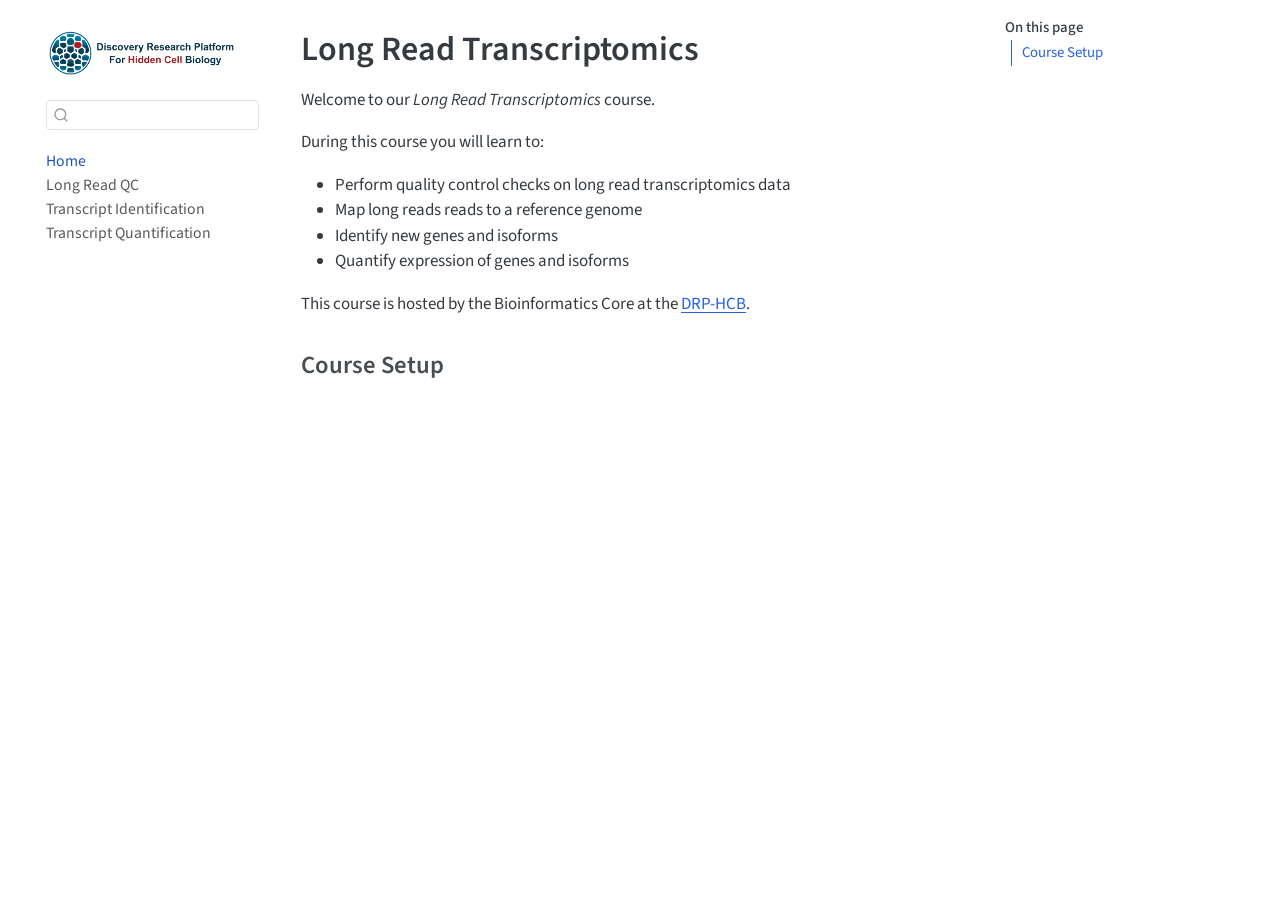
==== commit 7b8974c5: "Update Long Read QC" ====
--- a/docs/index.html
+++ b/docs/index.html
@@ -2,7 +2,7 @@
 <html xmlns="http://www.w3.org/1999/xhtml" lang="en" xml:lang="en"><head>
 
 <meta charset="utf-8">
-<meta name="generator" content="quarto-1.10.18">
+<meta name="generator" content="quarto-1.9.37">
 
 <meta name="viewport" content="width=device-width, initial-scale=1.0, user-scalable=yes">
 
@@ -12,13 +12,10 @@
 /* Default styles provided by pandoc.
 ** See https://pandoc.org/MANUAL.html#variables-for-html for config info.
 */
+code{white-space: pre-wrap;}
 span.smallcaps{font-variant: small-caps;}
-div.columns{display: flex; gap: 1.5em;}
-div.column{flex: auto;}
-@media screen {
-div.columns{gap: min(4vw, 1.5em);}
-div.column{overflow-x: auto;}
-}
+div.columns{display: flex; gap: min(4vw, 1.5em);}
+div.column{flex: auto; overflow-x: auto;}
 div.hanging-indent{margin-left: 1.5em; text-indent: -1.5em;}
 ul.task-list{list-style: none;}
 ul.task-list li input[type="checkbox"] {
@@ -43,14 +40,14 @@
 <script src="site_libs/quarto-html/tippy.umd.min.js"></script>
 <script src="site_libs/quarto-html/anchor.min.js"></script>
 <link href="site_libs/quarto-html/tippy.css" rel="stylesheet">
-<link href="site_libs/quarto-html/quarto-syntax-highlighting-64a204ab8560d761af7679ceaba22944.css" rel="stylesheet" class="quarto-color-scheme" id="quarto-text-highlighting-styles">
-<link href="site_libs/quarto-html/quarto-syntax-highlighting-dark-b85bc7c33db8c58e0ec93c3465666fed.css" rel="stylesheet" class="quarto-color-scheme quarto-color-alternate" id="quarto-text-highlighting-styles">
-<link href="site_libs/quarto-html/quarto-syntax-highlighting-64a204ab8560d761af7679ceaba22944.css" rel="stylesheet" class="quarto-color-scheme-extra" id="quarto-text-highlighting-styles">
+<link href="site_libs/quarto-html/quarto-syntax-highlighting-2b91fda96fc4217d309e4768f8eb8023.css" rel="stylesheet" class="quarto-color-scheme" id="quarto-text-highlighting-styles">
+<link href="site_libs/quarto-html/quarto-syntax-highlighting-dark-b00097fbe245c0658e8e1284714b1aa3.css" rel="stylesheet" class="quarto-color-scheme quarto-color-alternate" id="quarto-text-highlighting-styles">
+<link href="site_libs/quarto-html/quarto-syntax-highlighting-2b91fda96fc4217d309e4768f8eb8023.css" rel="stylesheet" class="quarto-color-scheme-extra" id="quarto-text-highlighting-styles">
 <script src="site_libs/bootstrap/bootstrap.min.js"></script>
 <link href="site_libs/bootstrap/bootstrap-icons.css" rel="stylesheet">
-<link href="site_libs/bootstrap/bootstrap-172ba59bd5e0b52282274ba0c0cc16fc.min.css" rel="stylesheet" append-hash="true" class="quarto-color-scheme" id="quarto-bootstrap" data-mode="light">
-<link href="site_libs/bootstrap/bootstrap-dark-172ba59bd5e0b52282274ba0c0cc16fc.min.css" rel="stylesheet" append-hash="true" class="quarto-color-scheme quarto-color-alternate" id="quarto-bootstrap" data-mode="light">
-<link href="site_libs/bootstrap/bootstrap-172ba59bd5e0b52282274ba0c0cc16fc.min.css" rel="stylesheet" append-hash="true" class="quarto-color-scheme-extra" id="quarto-bootstrap" data-mode="light">
+<link href="site_libs/bootstrap/bootstrap-91395b8b7253de3c6d7cc4b17dd32cce.min.css" rel="stylesheet" append-hash="true" class="quarto-color-scheme" id="quarto-bootstrap" data-mode="light">
+<link href="site_libs/bootstrap/bootstrap-dark-91395b8b7253de3c6d7cc4b17dd32cce.min.css" rel="stylesheet" append-hash="true" class="quarto-color-scheme quarto-color-alternate" id="quarto-bootstrap" data-mode="light">
+<link href="site_libs/bootstrap/bootstrap-91395b8b7253de3c6d7cc4b17dd32cce.min.css" rel="stylesheet" append-hash="true" class="quarto-color-scheme-extra" id="quarto-bootstrap" data-mode="light">
 <script id="quarto-search-options" type="application/json">{
   "location": "sidebar",
   "copy-button": false,
@@ -147,8 +144,14 @@
 </nav>
 <div id="quarto-sidebar-glass" class="quarto-sidebar-collapse-item" data-bs-toggle="collapse" data-bs-target=".quarto-sidebar-collapse-item"></div>
 <!-- margin-sidebar -->
-    <div id="quarto-margin-sidebar" class="sidebar margin-sidebar zindex-bottom">
-        
+    <div id="quarto-margin-sidebar" class="sidebar margin-sidebar">
+        <nav id="TOC" role="doc-toc" class="toc-active">
+    <h2 id="toc-title">On this page</h2>
+   
+  <ul>
+  <li><a href="#course-setup" id="toc-course-setup" class="nav-link active" data-scroll-target="#course-setup">Course Setup</a></li>
+  </ul>
+</nav>
     </div>
 <!-- main -->
 <main class="content" id="quarto-document-content">
@@ -172,17 +175,20 @@
 </header>
 
 
-<p>Welcome to the Long Read Transcriptomics day taught by the Bioinformatics core at the <a href="https://biology.ed.ac.uk/drp">Discovery Research Platform for Hidden Cell Biology</a>, today we will go over several different essential topics when it comes to using long read transcriptomics data.</p>
+<p>Welcome to our <em>Long Read Transcriptomics</em> course.</p>
 <p>During this course you will learn to:</p>
 <ul>
-<li>QC long read transcriptomics data</li>
-<li>Map long reads reads versus a reference genome</li>
-<li>Identification of new genes and isoforms</li>
-<li>Quantification of genes and isoforms</li>
+<li>Perform quality control checks on long read transcriptomics data</li>
+<li>Map long reads reads to a reference genome</li>
+<li>Identify new genes and isoforms</li>
+<li>Quantify expression of genes and isoforms</li>
 </ul>
-<p>If you have any questions please contact Heleen de Weerd, Daniel Robertson or Shaun Webb.</p>
-
-
+<p>This course is hosted by the Bioinformatics Core at the <a href="https://biology.ed.ac.uk/drp">DRP-HCB</a>.</p>
+<section id="course-setup" class="level3">
+<h3 class="anchored" data-anchor-id="course-setup">Course Setup</h3>
+
+
+</section>
 
 </main> <!-- /main -->
 <script id="quarto-html-after-body" type="application/javascript">
--- a/docs/site_libs/quarto-html/quarto-syntax-highlighting-2b91fda96fc4217d309e4768f8eb8023.css
+++ b/docs/site_libs/quarto-html/quarto-syntax-highlighting-2b91fda96fc4217d309e4768f8eb8023.css
@@ -0,0 +1,215 @@
+/* quarto syntax highlight colors */
+:root {
+  --quarto-hl-al-color: #f51818;
+  --quarto-hl-an-color: #e6ba7e;
+  --quarto-hl-at-color: #399ee6;
+  --quarto-hl-bn-color: #ff9940;
+  --quarto-hl-bu-color: #4cbf99;
+  --quarto-hl-ch-color: #4cbf99;
+  --quarto-hl-co-color: #607880;
+  --quarto-hl-cv-color: #a37acc;
+  --quarto-hl-cn-color: #a37acc;
+  --quarto-hl-cf-color: #fa8d3e;
+  --quarto-hl-dt-color: #fa8d3e;
+  --quarto-hl-dv-color: #ff9940;
+  --quarto-hl-do-color: #607880;
+  --quarto-hl-er-color: #f51818;
+  --quarto-hl-ex-color: #399ee6;
+  --quarto-hl-fl-color: #ff9940;
+  --quarto-hl-fu-color: #f2ae49;
+  --quarto-hl-im-color: #86b300;
+  --quarto-hl-in-color: #ff9940;
+  --quarto-hl-kw-color: #fa8d3e;
+  --quarto-hl-op-color: #ed9366;
+  --quarto-hl-pp-color: #f07171;
+  --quarto-hl-re-color: #399ee6;
+  --quarto-hl-sc-color: #4cbf99;
+  --quarto-hl-ss-color: #4cbf99;
+  --quarto-hl-st-color: #86b300;
+  --quarto-hl-va-color: #55b4d4;
+  --quarto-hl-vs-color: #86b300;
+  --quarto-hl-wa-color: #f07171;
+}
+
+/* other quarto variables */
+:root {
+  --quarto-font-monospace: SFMono-Regular, Menlo, Monaco, Consolas, "Liberation Mono", "Courier New", monospace;
+}
+
+/* syntax highlight based on Pandoc's rules */
+pre > code.sourceCode > span {
+  color: #575f66;
+}
+
+code.sourceCode > span {
+  color: #575f66;
+}
+
+div.sourceCode,
+div.sourceCode pre.sourceCode {
+  color: #575f66;
+}
+
+/* Normal */
+code span {
+  color: #575f66;
+}
+
+/* Alert */
+code span.al {
+  background-color: #faefef;
+  font-weight: bold;
+  color: #f51818;
+}
+
+/* Annotation */
+code span.an {
+  color: #e6ba7e;
+}
+
+/* Attribute */
+code span.at {
+  color: #399ee6;
+}
+
+/* BaseN */
+code span.bn {
+  color: #ff9940;
+}
+
+/* BuiltIn */
+code span.bu {
+  color: #4cbf99;
+}
+
+/* ControlFlow */
+code span.cf {
+  font-weight: bold;
+  color: #fa8d3e;
+}
+
+/* Char */
+code span.ch {
+  color: #4cbf99;
+}
+
+/* Constant */
+code span.cn {
+  color: #a37acc;
+}
+
+/* Comment */
+code span.co {
+  font-style: italic;
+  color: #607880;
+}
+
+/* CommentVar */
+code span.cv {
+  color: #a37acc;
+}
+
+/* Documentation */
+code span.do {
+  color: #607880;
+}
+
+/* DataType */
+code span.dt {
+  color: #fa8d3e;
+}
+
+/* DecVal */
+code span.dv {
+  color: #ff9940;
+}
+
+/* Error */
+code span.er {
+  color: #f51818;
+  text-decoration: underline;
+}
+
+/* Extension */
+code span.ex {
+  font-weight: bold;
+  color: #399ee6;
+}
+
+/* Float */
+code span.fl {
+  color: #ff9940;
+}
+
+/* Function */
+code span.fu {
+  color: #f2ae49;
+}
+
+/* Import */
+code span.im {
+  color: #86b300;
+}
+
+/* Information */
+code span.in {
+  color: #ff9940;
+}
+
+/* Keyword */
+code span.kw {
+  font-weight: bold;
+  color: #fa8d3e;
+}
+
+/* Operator */
+code span.op {
+  color: #ed9366;
+}
+
+/* Preprocessor */
+code span.pp {
+  color: #f07171;
+}
+
+/* RegionMarker */
+code span.re {
+  background-color: #ddecf3;
+  color: #399ee6;
+}
+
+/* SpecialChar */
+code span.sc {
+  color: #4cbf99;
+}
+
+/* SpecialString */
+code span.ss {
+  color: #4cbf99;
+}
+
+/* String */
+code span.st {
+  color: #86b300;
+}
+
+/* Variable */
+code span.va {
+  color: #55b4d4;
+}
+
+/* VerbatimString */
+code span.vs {
+  color: #86b300;
+}
+
+/* Warning */
+code span.wa {
+  color: #f07171;
+}
+
+.prevent-inlining {
+  content: "</";
+}
+
+/*# sourceMappingURL=5568d36bc88217336ef30145dea98870.css.map */
--- a/docs/site_libs/quarto-html/quarto-syntax-highlighting-dark-b00097fbe245c0658e8e1284714b1aa3.css
+++ b/docs/site_libs/quarto-html/quarto-syntax-highlighting-dark-b00097fbe245c0658e8e1284714b1aa3.css
@@ -0,0 +1,215 @@
+/* quarto syntax highlight colors */
+:root {
+  --quarto-hl-al-color: #ff3333;
+  --quarto-hl-an-color: #e6b673;
+  --quarto-hl-at-color: #59c2ff;
+  --quarto-hl-bn-color: #e6b450;
+  --quarto-hl-bu-color: #95e6cb;
+  --quarto-hl-ch-color: #95e6cb;
+  --quarto-hl-co-color: #626a73;
+  --quarto-hl-cv-color: #ffee99;
+  --quarto-hl-cn-color: #ffee99;
+  --quarto-hl-cf-color: #ff8f40;
+  --quarto-hl-dt-color: #ff8f40;
+  --quarto-hl-dv-color: #e6b450;
+  --quarto-hl-do-color: #626a73;
+  --quarto-hl-er-color: #ff3333;
+  --quarto-hl-ex-color: #59c2ff;
+  --quarto-hl-fl-color: #e6b450;
+  --quarto-hl-fu-color: #ffb454;
+  --quarto-hl-im-color: #c2d94c;
+  --quarto-hl-in-color: #e6b450;
+  --quarto-hl-kw-color: #ff8f40;
+  --quarto-hl-op-color: #f29668;
+  --quarto-hl-pp-color: #f07178;
+  --quarto-hl-re-color: #59c2ff;
+  --quarto-hl-sc-color: #95e6cb;
+  --quarto-hl-ss-color: #95e6cb;
+  --quarto-hl-st-color: #c2d94c;
+  --quarto-hl-va-color: #39bae6;
+  --quarto-hl-vs-color: #c2d94c;
+  --quarto-hl-wa-color: #f07178;
+}
+
+/* other quarto variables */
+:root {
+  --quarto-font-monospace: SFMono-Regular, Menlo, Monaco, Consolas, "Liberation Mono", "Courier New", monospace;
+}
+
+/* syntax highlight based on Pandoc's rules */
+pre > code.sourceCode > span {
+  color: #b3b1ad;
+}
+
+code.sourceCode > span {
+  color: #b3b1ad;
+}
+
+div.sourceCode,
+div.sourceCode pre.sourceCode {
+  color: #b3b1ad;
+}
+
+/* Normal */
+code span {
+  color: #b3b1ad;
+}
+
+/* Alert */
+code span.al {
+  background-color: #2a0f15;
+  font-weight: bold;
+  color: #ff3333;
+}
+
+/* Annotation */
+code span.an {
+  color: #e6b673;
+}
+
+/* Attribute */
+code span.at {
+  color: #59c2ff;
+}
+
+/* BaseN */
+code span.bn {
+  color: #e6b450;
+}
+
+/* BuiltIn */
+code span.bu {
+  color: #95e6cb;
+}
+
+/* ControlFlow */
+code span.cf {
+  font-weight: bold;
+  color: #ff8f40;
+}
+
+/* Char */
+code span.ch {
+  color: #95e6cb;
+}
+
+/* Constant */
+code span.cn {
+  color: #ffee99;
+}
+
+/* Comment */
+code span.co {
+  font-style: italic;
+  color: #626a73;
+}
+
+/* CommentVar */
+code span.cv {
+  color: #ffee99;
+}
+
+/* Documentation */
+code span.do {
+  color: #626a73;
+}
+
+/* DataType */
+code span.dt {
+  color: #ff8f40;
+}
+
+/* DecVal */
+code span.dv {
+  color: #e6b450;
+}
+
+/* Error */
+code span.er {
+  color: #ff3333;
+  text-decoration: underline;
+}
+
+/* Extension */
+code span.ex {
+  font-weight: bold;
+  color: #59c2ff;
+}
+
+/* Float */
+code span.fl {
+  color: #e6b450;
+}
+
+/* Function */
+code span.fu {
+  color: #ffb454;
+}
+
+/* Import */
+code span.im {
+  color: #c2d94c;
+}
+
+/* Information */
+code span.in {
+  color: #e6b450;
+}
+
+/* Keyword */
+code span.kw {
+  font-weight: bold;
+  color: #ff8f40;
+}
+
+/* Operator */
+code span.op {
+  color: #f29668;
+}
+
+/* Preprocessor */
+code span.pp {
+  color: #f07178;
+}
+
+/* RegionMarker */
+code span.re {
+  background-color: #173649;
+  color: #59c2ff;
+}
+
+/* SpecialChar */
+code span.sc {
+  color: #95e6cb;
+}
+
+/* SpecialString */
+code span.ss {
+  color: #95e6cb;
+}
+
+/* String */
+code span.st {
+  color: #c2d94c;
+}
+
+/* Variable */
+code span.va {
+  color: #39bae6;
+}
+
+/* VerbatimString */
+code span.vs {
+  color: #c2d94c;
+}
+
+/* Warning */
+code span.wa {
+  color: #f07178;
+}
+
+.prevent-inlining {
+  content: "</";
+}
+
+/*# sourceMappingURL=9f6dbc471fbfdae4e4704ae560081235.css.map */
--- a/docs/site_libs/quarto-html/quarto-syntax-highlighting-2b91fda96fc4217d309e4768f8eb8023.css
+++ b/docs/site_libs/quarto-html/quarto-syntax-highlighting-2b91fda96fc4217d309e4768f8eb8023.css
@@ -0,0 +1,215 @@
+/* quarto syntax highlight colors */
+:root {
+  --quarto-hl-al-color: #f51818;
+  --quarto-hl-an-color: #e6ba7e;
+  --quarto-hl-at-color: #399ee6;
+  --quarto-hl-bn-color: #ff9940;
+  --quarto-hl-bu-color: #4cbf99;
+  --quarto-hl-ch-color: #4cbf99;
+  --quarto-hl-co-color: #607880;
+  --quarto-hl-cv-color: #a37acc;
+  --quarto-hl-cn-color: #a37acc;
+  --quarto-hl-cf-color: #fa8d3e;
+  --quarto-hl-dt-color: #fa8d3e;
+  --quarto-hl-dv-color: #ff9940;
+  --quarto-hl-do-color: #607880;
+  --quarto-hl-er-color: #f51818;
+  --quarto-hl-ex-color: #399ee6;
+  --quarto-hl-fl-color: #ff9940;
+  --quarto-hl-fu-color: #f2ae49;
+  --quarto-hl-im-color: #86b300;
+  --quarto-hl-in-color: #ff9940;
+  --quarto-hl-kw-color: #fa8d3e;
+  --quarto-hl-op-color: #ed9366;
+  --quarto-hl-pp-color: #f07171;
+  --quarto-hl-re-color: #399ee6;
+  --quarto-hl-sc-color: #4cbf99;
+  --quarto-hl-ss-color: #4cbf99;
+  --quarto-hl-st-color: #86b300;
+  --quarto-hl-va-color: #55b4d4;
+  --quarto-hl-vs-color: #86b300;
+  --quarto-hl-wa-color: #f07171;
+}
+
+/* other quarto variables */
+:root {
+  --quarto-font-monospace: SFMono-Regular, Menlo, Monaco, Consolas, "Liberation Mono", "Courier New", monospace;
+}
+
+/* syntax highlight based on Pandoc's rules */
+pre > code.sourceCode > span {
+  color: #575f66;
+}
+
+code.sourceCode > span {
+  color: #575f66;
+}
+
+div.sourceCode,
+div.sourceCode pre.sourceCode {
+  color: #575f66;
+}
+
+/* Normal */
+code span {
+  color: #575f66;
+}
+
+/* Alert */
+code span.al {
+  background-color: #faefef;
+  font-weight: bold;
+  color: #f51818;
+}
+
+/* Annotation */
+code span.an {
+  color: #e6ba7e;
+}
+
+/* Attribute */
+code span.at {
+  color: #399ee6;
+}
+
+/* BaseN */
+code span.bn {
+  color: #ff9940;
+}
+
+/* BuiltIn */
+code span.bu {
+  color: #4cbf99;
+}
+
+/* ControlFlow */
+code span.cf {
+  font-weight: bold;
+  color: #fa8d3e;
+}
+
+/* Char */
+code span.ch {
+  color: #4cbf99;
+}
+
+/* Constant */
+code span.cn {
+  color: #a37acc;
+}
+
+/* Comment */
+code span.co {
+  font-style: italic;
+  color: #607880;
+}
+
+/* CommentVar */
+code span.cv {
+  color: #a37acc;
+}
+
+/* Documentation */
+code span.do {
+  color: #607880;
+}
+
+/* DataType */
+code span.dt {
+  color: #fa8d3e;
+}
+
+/* DecVal */
+code span.dv {
+  color: #ff9940;
+}
+
+/* Error */
+code span.er {
+  color: #f51818;
+  text-decoration: underline;
+}
+
+/* Extension */
+code span.ex {
+  font-weight: bold;
+  color: #399ee6;
+}
+
+/* Float */
+code span.fl {
+  color: #ff9940;
+}
+
+/* Function */
+code span.fu {
+  color: #f2ae49;
+}
+
+/* Import */
+code span.im {
+  color: #86b300;
+}
+
+/* Information */
+code span.in {
+  color: #ff9940;
+}
+
+/* Keyword */
+code span.kw {
+  font-weight: bold;
+  color: #fa8d3e;
+}
+
+/* Operator */
+code span.op {
+  color: #ed9366;
+}
+
+/* Preprocessor */
+code span.pp {
+  color: #f07171;
+}
+
+/* RegionMarker */
+code span.re {
+  background-color: #ddecf3;
+  color: #399ee6;
+}
+
+/* SpecialChar */
+code span.sc {
+  color: #4cbf99;
+}
+
+/* SpecialString */
+code span.ss {
+  color: #4cbf99;
+}
+
+/* String */
+code span.st {
+  color: #86b300;
+}
+
+/* Variable */
+code span.va {
+  color: #55b4d4;
+}
+
+/* VerbatimString */
+code span.vs {
+  color: #86b300;
+}
+
+/* Warning */
+code span.wa {
+  color: #f07171;
+}
+
+.prevent-inlining {
+  content: "</";
+}
+
+/*# sourceMappingURL=5568d36bc88217336ef30145dea98870.css.map */
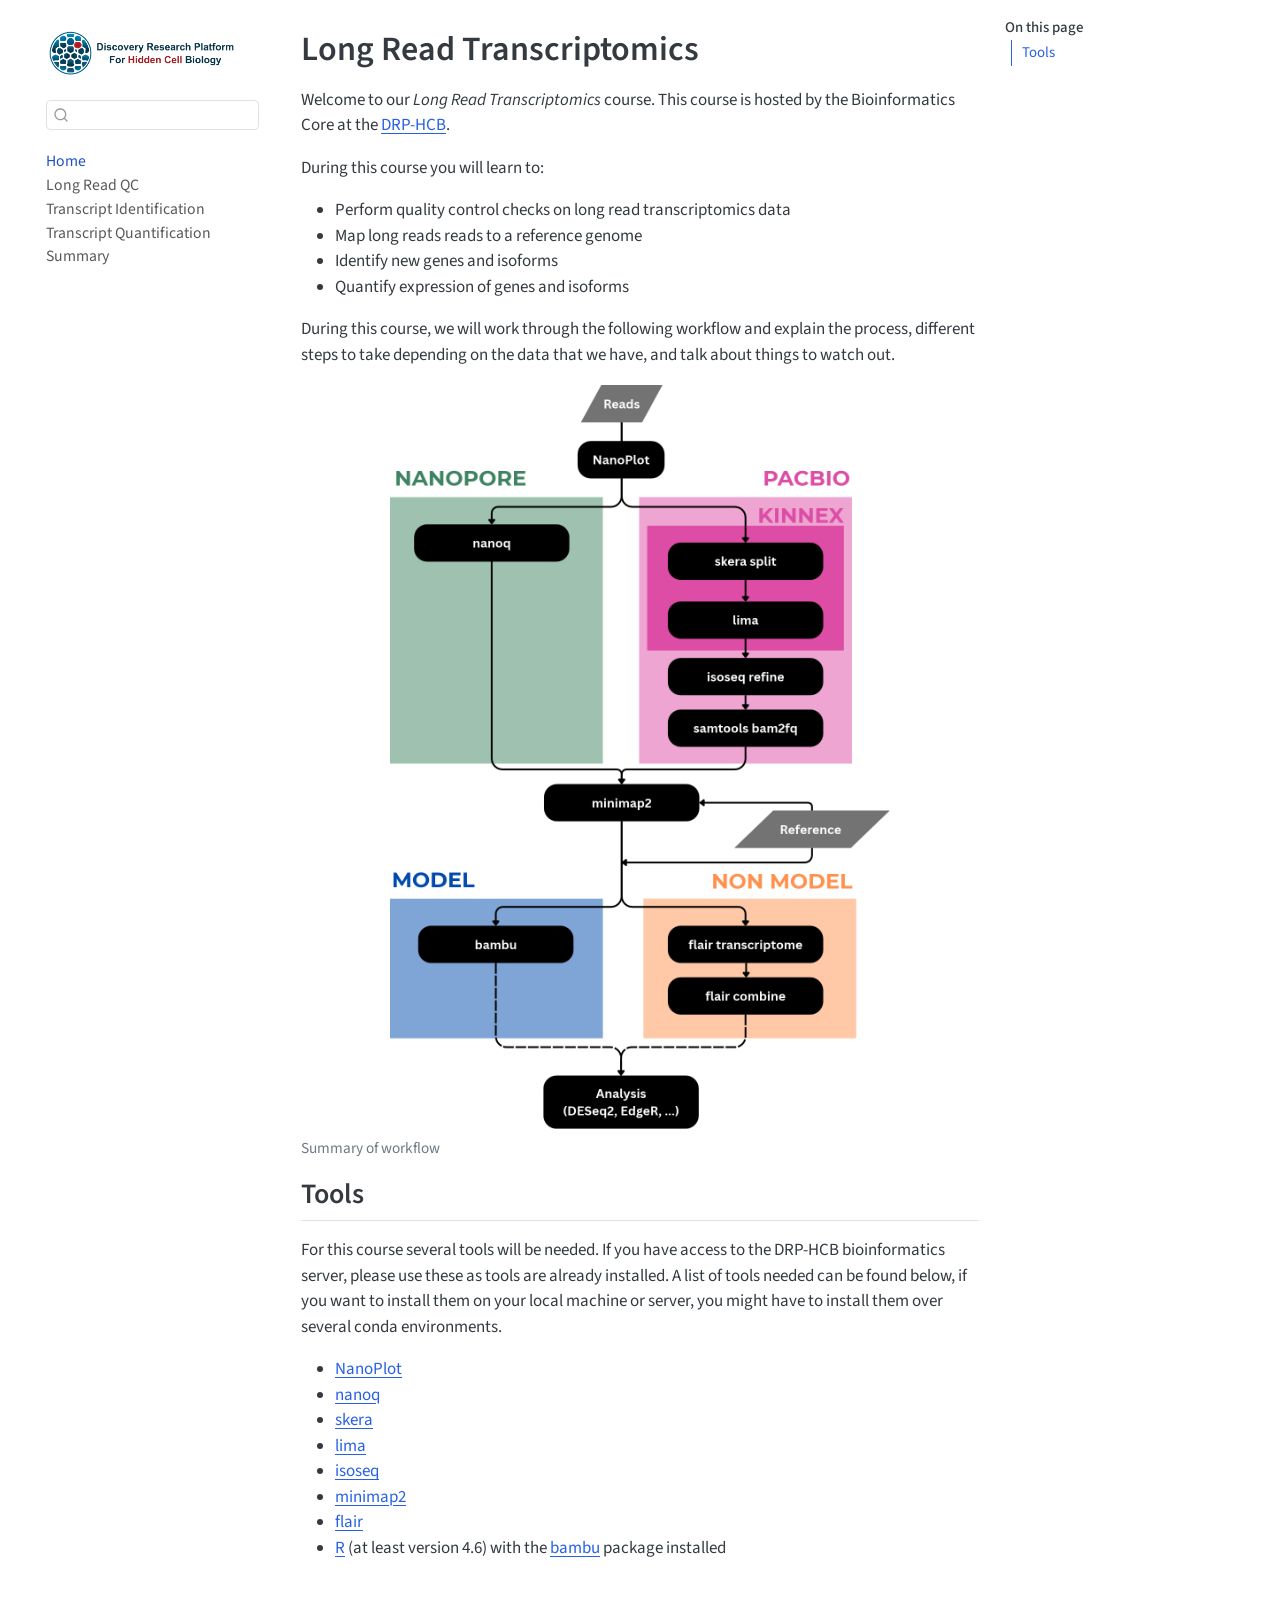
==== commit 84899026: "Update docs" ====
--- a/docs/index.html
+++ b/docs/index.html
@@ -2,7 +2,7 @@
 <html xmlns="http://www.w3.org/1999/xhtml" lang="en" xml:lang="en"><head>
 
 <meta charset="utf-8">
-<meta name="generator" content="quarto-1.9.37">
+<meta name="generator" content="quarto-1.10.18">
 
 <meta name="viewport" content="width=device-width, initial-scale=1.0, user-scalable=yes">
 
@@ -12,10 +12,13 @@
 /* Default styles provided by pandoc.
 ** See https://pandoc.org/MANUAL.html#variables-for-html for config info.
 */
-code{white-space: pre-wrap;}
 span.smallcaps{font-variant: small-caps;}
-div.columns{display: flex; gap: min(4vw, 1.5em);}
-div.column{flex: auto; overflow-x: auto;}
+div.columns{display: flex; gap: 1.5em;}
+div.column{flex: auto;}
+@media screen {
+div.columns{gap: min(4vw, 1.5em);}
+div.column{overflow-x: auto;}
+}
 div.hanging-indent{margin-left: 1.5em; text-indent: -1.5em;}
 ul.task-list{list-style: none;}
 ul.task-list li input[type="checkbox"] {
@@ -40,14 +43,14 @@
 <script src="site_libs/quarto-html/tippy.umd.min.js"></script>
 <script src="site_libs/quarto-html/anchor.min.js"></script>
 <link href="site_libs/quarto-html/tippy.css" rel="stylesheet">
-<link href="site_libs/quarto-html/quarto-syntax-highlighting-2b91fda96fc4217d309e4768f8eb8023.css" rel="stylesheet" class="quarto-color-scheme" id="quarto-text-highlighting-styles">
-<link href="site_libs/quarto-html/quarto-syntax-highlighting-dark-b00097fbe245c0658e8e1284714b1aa3.css" rel="stylesheet" class="quarto-color-scheme quarto-color-alternate" id="quarto-text-highlighting-styles">
-<link href="site_libs/quarto-html/quarto-syntax-highlighting-2b91fda96fc4217d309e4768f8eb8023.css" rel="stylesheet" class="quarto-color-scheme-extra" id="quarto-text-highlighting-styles">
+<link href="site_libs/quarto-html/quarto-syntax-highlighting-713b0136666c1ca4047413a70816f99a.css" rel="stylesheet" class="quarto-color-scheme" id="quarto-text-highlighting-styles">
+<link href="site_libs/quarto-html/quarto-syntax-highlighting-dark-d55ad538553833994e65ea0dc4f9e74e.css" rel="stylesheet" class="quarto-color-scheme quarto-color-alternate" id="quarto-text-highlighting-styles">
+<link href="site_libs/quarto-html/quarto-syntax-highlighting-713b0136666c1ca4047413a70816f99a.css" rel="stylesheet" class="quarto-color-scheme-extra" id="quarto-text-highlighting-styles">
 <script src="site_libs/bootstrap/bootstrap.min.js"></script>
 <link href="site_libs/bootstrap/bootstrap-icons.css" rel="stylesheet">
-<link href="site_libs/bootstrap/bootstrap-91395b8b7253de3c6d7cc4b17dd32cce.min.css" rel="stylesheet" append-hash="true" class="quarto-color-scheme" id="quarto-bootstrap" data-mode="light">
-<link href="site_libs/bootstrap/bootstrap-dark-91395b8b7253de3c6d7cc4b17dd32cce.min.css" rel="stylesheet" append-hash="true" class="quarto-color-scheme quarto-color-alternate" id="quarto-bootstrap" data-mode="light">
-<link href="site_libs/bootstrap/bootstrap-91395b8b7253de3c6d7cc4b17dd32cce.min.css" rel="stylesheet" append-hash="true" class="quarto-color-scheme-extra" id="quarto-bootstrap" data-mode="light">
+<link href="site_libs/bootstrap/bootstrap-96db90ed46136dc576a4b74167903618.min.css" rel="stylesheet" append-hash="true" class="quarto-color-scheme" id="quarto-bootstrap" data-mode="light">
+<link href="site_libs/bootstrap/bootstrap-dark-96db90ed46136dc576a4b74167903618.min.css" rel="stylesheet" append-hash="true" class="quarto-color-scheme quarto-color-alternate" id="quarto-bootstrap" data-mode="light">
+<link href="site_libs/bootstrap/bootstrap-96db90ed46136dc576a4b74167903618.min.css" rel="stylesheet" append-hash="true" class="quarto-color-scheme-extra" id="quarto-bootstrap" data-mode="light">
 <script id="quarto-search-options" type="application/json">{
   "location": "sidebar",
   "copy-button": false,
@@ -139,6 +142,12 @@
  <span class="menu-text">Transcript Quantification</span></a>
   </div>
 </li>
+        <li class="sidebar-item">
+  <div class="sidebar-item-container"> 
+  <a href="./04_Summary.html" class="sidebar-item-text sidebar-link">
+ <span class="menu-text">Summary</span></a>
+  </div>
+</li>
     </ul>
     </div>
 </nav>
@@ -149,7 +158,7 @@
     <h2 id="toc-title">On this page</h2>
    
   <ul>
-  <li><a href="#course-setup" id="toc-course-setup" class="nav-link active" data-scroll-target="#course-setup">Course Setup</a></li>
+  <li><a href="#tools" id="toc-tools" class="nav-link active" data-scroll-target="#tools">Tools</a></li>
   </ul>
 </nav>
     </div>
@@ -175,7 +184,7 @@
 </header>
 
 
-<p>Welcome to our <em>Long Read Transcriptomics</em> course.</p>
+<p>Welcome to our <em>Long Read Transcriptomics</em> course. This course is hosted by the Bioinformatics Core at the <a href="https://biology.ed.ac.uk/drp">DRP-HCB</a>.</p>
 <p>During this course you will learn to:</p>
 <ul>
 <li>Perform quality control checks on long read transcriptomics data</li>
@@ -183,9 +192,26 @@
 <li>Identify new genes and isoforms</li>
 <li>Quantify expression of genes and isoforms</li>
 </ul>
-<p>This course is hosted by the Bioinformatics Core at the <a href="https://biology.ed.ac.uk/drp">DRP-HCB</a>.</p>
-<section id="course-setup" class="level3">
-<h3 class="anchored" data-anchor-id="course-setup">Course Setup</h3>
+<p>During this course, we will work through the following workflow and explain the process, different steps to take depending on the data that we have, and talk about things to watch out.</p>
+<div class="quarto-figure quarto-figure-center">
+<figure class="figure">
+<p><img src="images/Summary.png" class="img-fluid figure-img" width="500"></p>
+<figcaption>Summary of workflow</figcaption>
+</figure>
+</div>
+<section id="tools" class="level2">
+<h2 class="anchored" data-anchor-id="tools">Tools</h2>
+<p>For this course several tools will be needed. If you have access to the DRP-HCB bioinformatics server, please use these as tools are already installed. A list of tools needed can be found below, if you want to install them on your local machine or server, you might have to install them over several conda environments.</p>
+<ul>
+<li><a href="https://github.com/wdecoster/nanoplot">NanoPlot</a></li>
+<li><a href="https://github.com/esteinig/nanoq">nanoq</a></li>
+<li><a href="https://skera.how/">skera</a></li>
+<li><a href="https://lima.how/">lima</a></li>
+<li><a href="https://isoseq.how/">isoseq</a></li>
+<li><a href="https://github.com/lh3/minimap2">minimap2</a></li>
+<li><a href="https://flair.readthedocs.io/en/latest/modules.html">flair</a></li>
+<li><a href="https://www.r-project.org/">R</a> (at least version 4.6) with the <a href="https://bioconductor.org/packages/release/bioc/html/bambu.html">bambu</a> package installed</li>
+</ul>
 
 
 </section>
--- a/docs/site_libs/quarto-html/quarto-syntax-highlighting-713b0136666c1ca4047413a70816f99a.css
+++ b/docs/site_libs/quarto-html/quarto-syntax-highlighting-713b0136666c1ca4047413a70816f99a.css
@@ -0,0 +1,215 @@
+/* quarto syntax highlight colors */
+:root {
+  --quarto-hl-al-color: #f51818;
+  --quarto-hl-an-color: #e6ba7e;
+  --quarto-hl-at-color: #399ee6;
+  --quarto-hl-bn-color: #ff9940;
+  --quarto-hl-bu-color: #4cbf99;
+  --quarto-hl-ch-color: #4cbf99;
+  --quarto-hl-co-color: #607880;
+  --quarto-hl-cv-color: #a37acc;
+  --quarto-hl-cn-color: #a37acc;
+  --quarto-hl-cf-color: #fa8d3e;
+  --quarto-hl-dt-color: #fa8d3e;
+  --quarto-hl-dv-color: #ff9940;
+  --quarto-hl-do-color: #607880;
+  --quarto-hl-er-color: #f51818;
+  --quarto-hl-ex-color: #399ee6;
+  --quarto-hl-fl-color: #ff9940;
+  --quarto-hl-fu-color: #f2ae49;
+  --quarto-hl-im-color: #86b300;
+  --quarto-hl-in-color: #ff9940;
+  --quarto-hl-kw-color: #fa8d3e;
+  --quarto-hl-op-color: #ed9366;
+  --quarto-hl-pp-color: #f07171;
+  --quarto-hl-re-color: #399ee6;
+  --quarto-hl-sc-color: #4cbf99;
+  --quarto-hl-ss-color: #4cbf99;
+  --quarto-hl-st-color: #86b300;
+  --quarto-hl-va-color: #55b4d4;
+  --quarto-hl-vs-color: #86b300;
+  --quarto-hl-wa-color: #f07171;
+}
+
+/* other quarto variables */
+:root {
+  --quarto-font-monospace: SFMono-Regular, Menlo, Monaco, Consolas, "Liberation Mono", "Courier New", monospace;
+}
+
+/* syntax highlight based on Pandoc's rules */
+pre > code.sourceCode > span {
+  color: #575f66;
+}
+
+code.sourceCode > span {
+  color: #575f66;
+}
+
+div.sourceCode,
+div.sourceCode pre.sourceCode {
+  color: #575f66;
+}
+
+/* Normal */
+code span {
+  color: #575f66;
+}
+
+/* Alert */
+code span.al {
+  background-color: #faefef;
+  font-weight: bold;
+  color: #f51818;
+}
+
+/* Annotation */
+code span.an {
+  color: #e6ba7e;
+}
+
+/* Attribute */
+code span.at {
+  color: #399ee6;
+}
+
+/* BaseN */
+code span.bn {
+  color: #ff9940;
+}
+
+/* BuiltIn */
+code span.bu {
+  color: #4cbf99;
+}
+
+/* ControlFlow */
+code span.cf {
+  font-weight: bold;
+  color: #fa8d3e;
+}
+
+/* Char */
+code span.ch {
+  color: #4cbf99;
+}
+
+/* Constant */
+code span.cn {
+  color: #a37acc;
+}
+
+/* Comment */
+code span.co {
+  font-style: italic;
+  color: #607880;
+}
+
+/* CommentVar */
+code span.cv {
+  color: #a37acc;
+}
+
+/* Documentation */
+code span.do {
+  color: #607880;
+}
+
+/* DataType */
+code span.dt {
+  color: #fa8d3e;
+}
+
+/* DecVal */
+code span.dv {
+  color: #ff9940;
+}
+
+/* Error */
+code span.er {
+  color: #f51818;
+  text-decoration: underline;
+}
+
+/* Extension */
+code span.ex {
+  font-weight: bold;
+  color: #399ee6;
+}
+
+/* Float */
+code span.fl {
+  color: #ff9940;
+}
+
+/* Function */
+code span.fu {
+  color: #f2ae49;
+}
+
+/* Import */
+code span.im {
+  color: #86b300;
+}
+
+/* Information */
+code span.in {
+  color: #ff9940;
+}
+
+/* Keyword */
+code span.kw {
+  font-weight: bold;
+  color: #fa8d3e;
+}
+
+/* Operator */
+code span.op {
+  color: #ed9366;
+}
+
+/* Preprocessor */
+code span.pp {
+  color: #f07171;
+}
+
+/* RegionMarker */
+code span.re {
+  background-color: #ddecf3;
+  color: #399ee6;
+}
+
+/* SpecialChar */
+code span.sc {
+  color: #4cbf99;
+}
+
+/* SpecialString */
+code span.ss {
+  color: #4cbf99;
+}
+
+/* String */
+code span.st {
+  color: #86b300;
+}
+
+/* Variable */
+code span.va {
+  color: #55b4d4;
+}
+
+/* VerbatimString */
+code span.vs {
+  color: #86b300;
+}
+
+/* Warning */
+code span.wa {
+  color: #f07171;
+}
+
+.prevent-inlining {
+  content: "</";
+}
+
+/*# sourceMappingURL=892fef709e4e949dcfbcd54ef4c22de5.css.map */
--- a/docs/site_libs/quarto-html/quarto-syntax-highlighting-dark-d55ad538553833994e65ea0dc4f9e74e.css
+++ b/docs/site_libs/quarto-html/quarto-syntax-highlighting-dark-d55ad538553833994e65ea0dc4f9e74e.css
@@ -0,0 +1,215 @@
+/* quarto syntax highlight colors */
+:root {
+  --quarto-hl-al-color: #ff3333;
+  --quarto-hl-an-color: #e6b673;
+  --quarto-hl-at-color: #59c2ff;
+  --quarto-hl-bn-color: #e6b450;
+  --quarto-hl-bu-color: #95e6cb;
+  --quarto-hl-ch-color: #95e6cb;
+  --quarto-hl-co-color: #626a73;
+  --quarto-hl-cv-color: #ffee99;
+  --quarto-hl-cn-color: #ffee99;
+  --quarto-hl-cf-color: #ff8f40;
+  --quarto-hl-dt-color: #ff8f40;
+  --quarto-hl-dv-color: #e6b450;
+  --quarto-hl-do-color: #626a73;
+  --quarto-hl-er-color: #ff3333;
+  --quarto-hl-ex-color: #59c2ff;
+  --quarto-hl-fl-color: #e6b450;
+  --quarto-hl-fu-color: #ffb454;
+  --quarto-hl-im-color: #c2d94c;
+  --quarto-hl-in-color: #e6b450;
+  --quarto-hl-kw-color: #ff8f40;
+  --quarto-hl-op-color: #f29668;
+  --quarto-hl-pp-color: #f07178;
+  --quarto-hl-re-color: #59c2ff;
+  --quarto-hl-sc-color: #95e6cb;
+  --quarto-hl-ss-color: #95e6cb;
+  --quarto-hl-st-color: #c2d94c;
+  --quarto-hl-va-color: #39bae6;
+  --quarto-hl-vs-color: #c2d94c;
+  --quarto-hl-wa-color: #f07178;
+}
+
+/* other quarto variables */
+:root {
+  --quarto-font-monospace: SFMono-Regular, Menlo, Monaco, Consolas, "Liberation Mono", "Courier New", monospace;
+}
+
+/* syntax highlight based on Pandoc's rules */
+pre > code.sourceCode > span {
+  color: #b3b1ad;
+}
+
+code.sourceCode > span {
+  color: #b3b1ad;
+}
+
+div.sourceCode,
+div.sourceCode pre.sourceCode {
+  color: #b3b1ad;
+}
+
+/* Normal */
+code span {
+  color: #b3b1ad;
+}
+
+/* Alert */
+code span.al {
+  background-color: #2a0f15;
+  font-weight: bold;
+  color: #ff3333;
+}
+
+/* Annotation */
+code span.an {
+  color: #e6b673;
+}
+
+/* Attribute */
+code span.at {
+  color: #59c2ff;
+}
+
+/* BaseN */
+code span.bn {
+  color: #e6b450;
+}
+
+/* BuiltIn */
+code span.bu {
+  color: #95e6cb;
+}
+
+/* ControlFlow */
+code span.cf {
+  font-weight: bold;
+  color: #ff8f40;
+}
+
+/* Char */
+code span.ch {
+  color: #95e6cb;
+}
+
+/* Constant */
+code span.cn {
+  color: #ffee99;
+}
+
+/* Comment */
+code span.co {
+  font-style: italic;
+  color: #626a73;
+}
+
+/* CommentVar */
+code span.cv {
+  color: #ffee99;
+}
+
+/* Documentation */
+code span.do {
+  color: #626a73;
+}
+
+/* DataType */
+code span.dt {
+  color: #ff8f40;
+}
+
+/* DecVal */
+code span.dv {
+  color: #e6b450;
+}
+
+/* Error */
+code span.er {
+  color: #ff3333;
+  text-decoration: underline;
+}
+
+/* Extension */
+code span.ex {
+  font-weight: bold;
+  color: #59c2ff;
+}
+
+/* Float */
+code span.fl {
+  color: #e6b450;
+}
+
+/* Function */
+code span.fu {
+  color: #ffb454;
+}
+
+/* Import */
+code span.im {
+  color: #c2d94c;
+}
+
+/* Information */
+code span.in {
+  color: #e6b450;
+}
+
+/* Keyword */
+code span.kw {
+  font-weight: bold;
+  color: #ff8f40;
+}
+
+/* Operator */
+code span.op {
+  color: #f29668;
+}
+
+/* Preprocessor */
+code span.pp {
+  color: #f07178;
+}
+
+/* RegionMarker */
+code span.re {
+  background-color: #173649;
+  color: #59c2ff;
+}
+
+/* SpecialChar */
+code span.sc {
+  color: #95e6cb;
+}
+
+/* SpecialString */
+code span.ss {
+  color: #95e6cb;
+}
+
+/* String */
+code span.st {
+  color: #c2d94c;
+}
+
+/* Variable */
+code span.va {
+  color: #39bae6;
+}
+
+/* VerbatimString */
+code span.vs {
+  color: #c2d94c;
+}
+
+/* Warning */
+code span.wa {
+  color: #f07178;
+}
+
+.prevent-inlining {
+  content: "</";
+}
+
+/*# sourceMappingURL=755d83fc1987589e24db44815c47c1e4.css.map */
--- a/docs/site_libs/quarto-html/quarto-syntax-highlighting-713b0136666c1ca4047413a70816f99a.css
+++ b/docs/site_libs/quarto-html/quarto-syntax-highlighting-713b0136666c1ca4047413a70816f99a.css
@@ -0,0 +1,215 @@
+/* quarto syntax highlight colors */
+:root {
+  --quarto-hl-al-color: #f51818;
+  --quarto-hl-an-color: #e6ba7e;
+  --quarto-hl-at-color: #399ee6;
+  --quarto-hl-bn-color: #ff9940;
+  --quarto-hl-bu-color: #4cbf99;
+  --quarto-hl-ch-color: #4cbf99;
+  --quarto-hl-co-color: #607880;
+  --quarto-hl-cv-color: #a37acc;
+  --quarto-hl-cn-color: #a37acc;
+  --quarto-hl-cf-color: #fa8d3e;
+  --quarto-hl-dt-color: #fa8d3e;
+  --quarto-hl-dv-color: #ff9940;
+  --quarto-hl-do-color: #607880;
+  --quarto-hl-er-color: #f51818;
+  --quarto-hl-ex-color: #399ee6;
+  --quarto-hl-fl-color: #ff9940;
+  --quarto-hl-fu-color: #f2ae49;
+  --quarto-hl-im-color: #86b300;
+  --quarto-hl-in-color: #ff9940;
+  --quarto-hl-kw-color: #fa8d3e;
+  --quarto-hl-op-color: #ed9366;
+  --quarto-hl-pp-color: #f07171;
+  --quarto-hl-re-color: #399ee6;
+  --quarto-hl-sc-color: #4cbf99;
+  --quarto-hl-ss-color: #4cbf99;
+  --quarto-hl-st-color: #86b300;
+  --quarto-hl-va-color: #55b4d4;
+  --quarto-hl-vs-color: #86b300;
+  --quarto-hl-wa-color: #f07171;
+}
+
+/* other quarto variables */
+:root {
+  --quarto-font-monospace: SFMono-Regular, Menlo, Monaco, Consolas, "Liberation Mono", "Courier New", monospace;
+}
+
+/* syntax highlight based on Pandoc's rules */
+pre > code.sourceCode > span {
+  color: #575f66;
+}
+
+code.sourceCode > span {
+  color: #575f66;
+}
+
+div.sourceCode,
+div.sourceCode pre.sourceCode {
+  color: #575f66;
+}
+
+/* Normal */
+code span {
+  color: #575f66;
+}
+
+/* Alert */
+code span.al {
+  background-color: #faefef;
+  font-weight: bold;
+  color: #f51818;
+}
+
+/* Annotation */
+code span.an {
+  color: #e6ba7e;
+}
+
+/* Attribute */
+code span.at {
+  color: #399ee6;
+}
+
+/* BaseN */
+code span.bn {
+  color: #ff9940;
+}
+
+/* BuiltIn */
+code span.bu {
+  color: #4cbf99;
+}
+
+/* ControlFlow */
+code span.cf {
+  font-weight: bold;
+  color: #fa8d3e;
+}
+
+/* Char */
+code span.ch {
+  color: #4cbf99;
+}
+
+/* Constant */
+code span.cn {
+  color: #a37acc;
+}
+
+/* Comment */
+code span.co {
+  font-style: italic;
+  color: #607880;
+}
+
+/* CommentVar */
+code span.cv {
+  color: #a37acc;
+}
+
+/* Documentation */
+code span.do {
+  color: #607880;
+}
+
+/* DataType */
+code span.dt {
+  color: #fa8d3e;
+}
+
+/* DecVal */
+code span.dv {
+  color: #ff9940;
+}
+
+/* Error */
+code span.er {
+  color: #f51818;
+  text-decoration: underline;
+}
+
+/* Extension */
+code span.ex {
+  font-weight: bold;
+  color: #399ee6;
+}
+
+/* Float */
+code span.fl {
+  color: #ff9940;
+}
+
+/* Function */
+code span.fu {
+  color: #f2ae49;
+}
+
+/* Import */
+code span.im {
+  color: #86b300;
+}
+
+/* Information */
+code span.in {
+  color: #ff9940;
+}
+
+/* Keyword */
+code span.kw {
+  font-weight: bold;
+  color: #fa8d3e;
+}
+
+/* Operator */
+code span.op {
+  color: #ed9366;
+}
+
+/* Preprocessor */
+code span.pp {
+  color: #f07171;
+}
+
+/* RegionMarker */
+code span.re {
+  background-color: #ddecf3;
+  color: #399ee6;
+}
+
+/* SpecialChar */
+code span.sc {
+  color: #4cbf99;
+}
+
+/* SpecialString */
+code span.ss {
+  color: #4cbf99;
+}
+
+/* String */
+code span.st {
+  color: #86b300;
+}
+
+/* Variable */
+code span.va {
+  color: #55b4d4;
+}
+
+/* VerbatimString */
+code span.vs {
+  color: #86b300;
+}
+
+/* Warning */
+code span.wa {
+  color: #f07171;
+}
+
+.prevent-inlining {
+  content: "</";
+}
+
+/*# sourceMappingURL=892fef709e4e949dcfbcd54ef4c22de5.css.map */
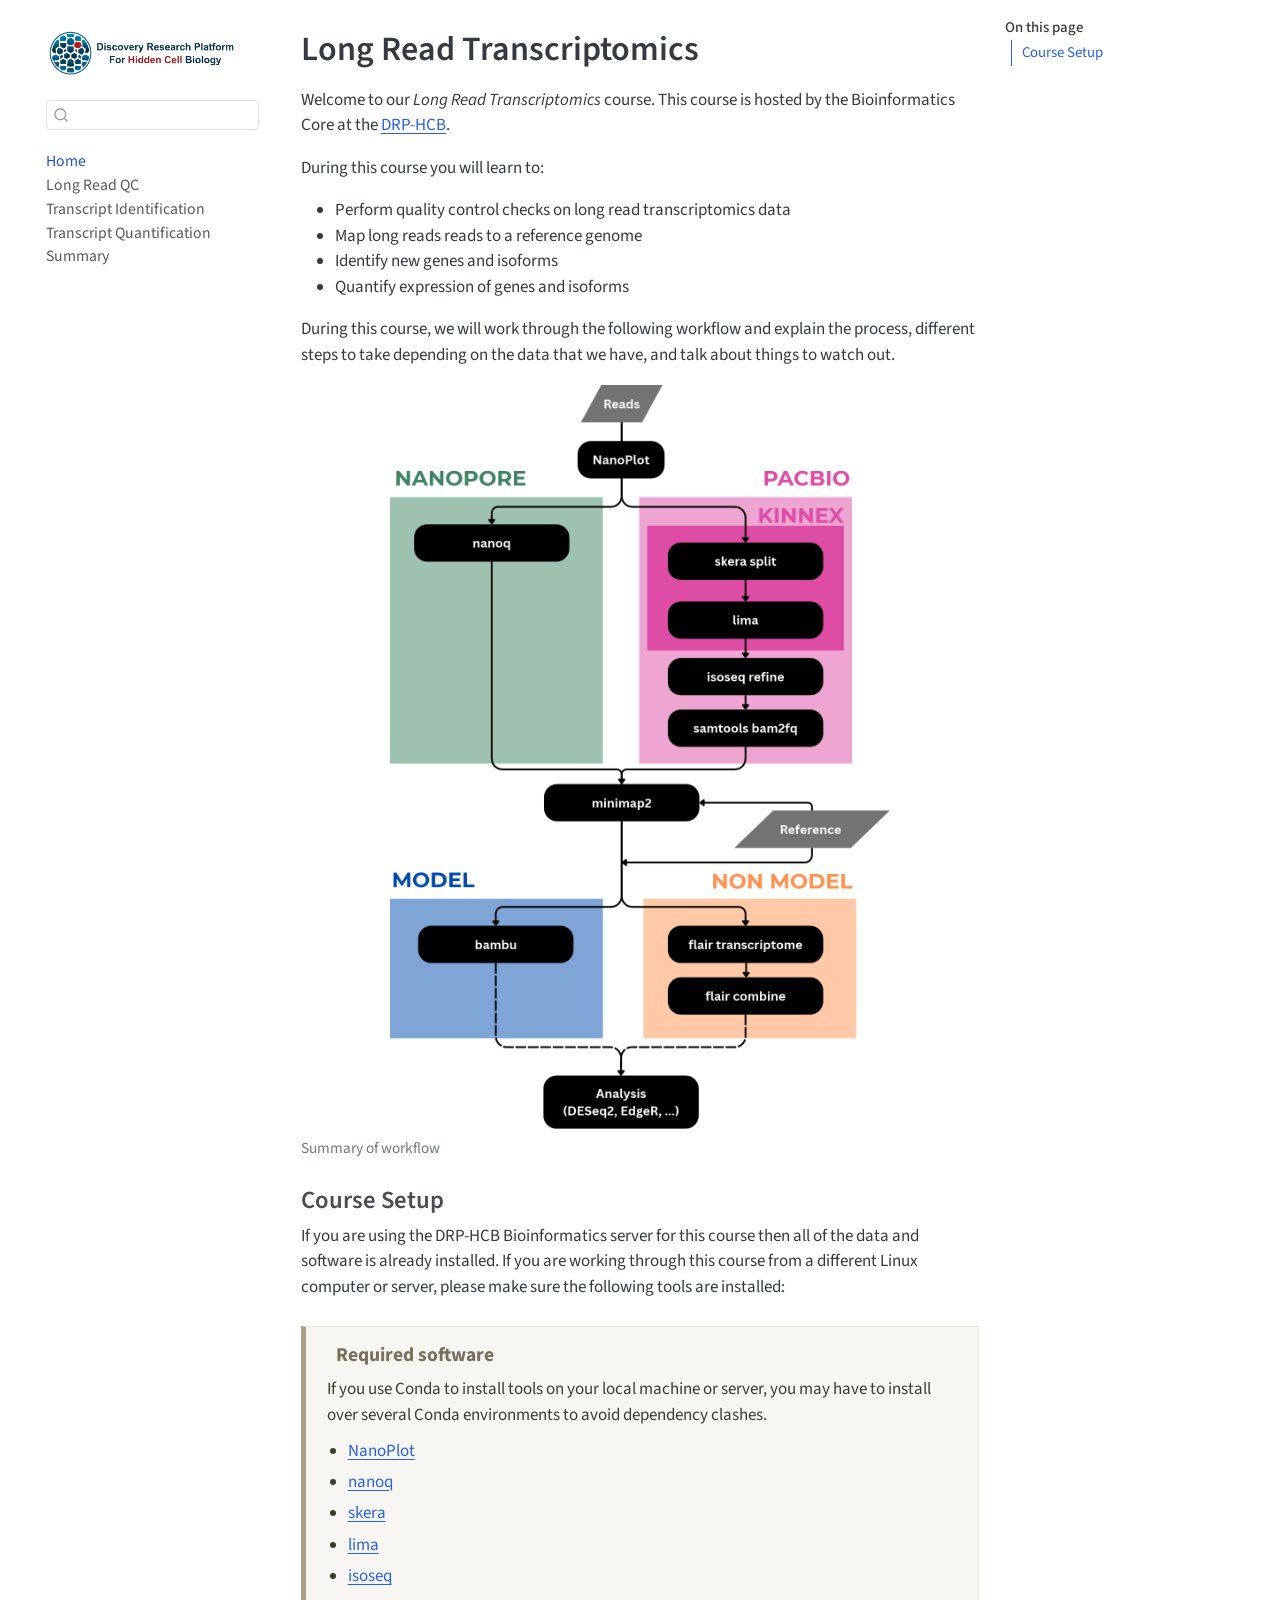
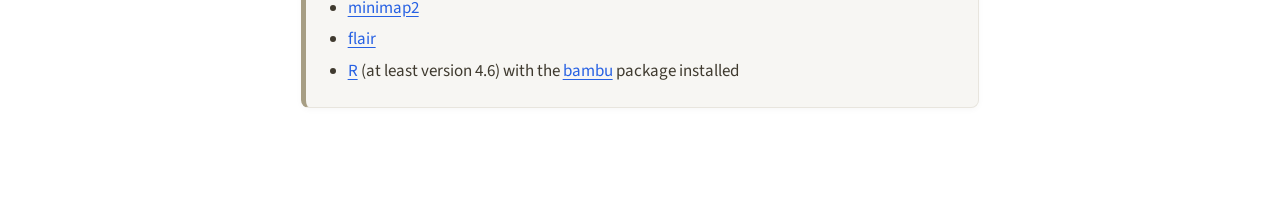
==== commit dfd19271: "Update index" ====
--- a/docs/index.html
+++ b/docs/index.html
@@ -2,7 +2,7 @@
 <html xmlns="http://www.w3.org/1999/xhtml" lang="en" xml:lang="en"><head>
 
 <meta charset="utf-8">
-<meta name="generator" content="quarto-1.10.18">
+<meta name="generator" content="quarto-1.9.37">
 
 <meta name="viewport" content="width=device-width, initial-scale=1.0, user-scalable=yes">
 
@@ -12,13 +12,10 @@
 /* Default styles provided by pandoc.
 ** See https://pandoc.org/MANUAL.html#variables-for-html for config info.
 */
+code{white-space: pre-wrap;}
 span.smallcaps{font-variant: small-caps;}
-div.columns{display: flex; gap: 1.5em;}
-div.column{flex: auto;}
-@media screen {
-div.columns{gap: min(4vw, 1.5em);}
-div.column{overflow-x: auto;}
-}
+div.columns{display: flex; gap: min(4vw, 1.5em);}
+div.column{flex: auto; overflow-x: auto;}
 div.hanging-indent{margin-left: 1.5em; text-indent: -1.5em;}
 ul.task-list{list-style: none;}
 ul.task-list li input[type="checkbox"] {
@@ -43,14 +40,14 @@
 <script src="site_libs/quarto-html/tippy.umd.min.js"></script>
 <script src="site_libs/quarto-html/anchor.min.js"></script>
 <link href="site_libs/quarto-html/tippy.css" rel="stylesheet">
-<link href="site_libs/quarto-html/quarto-syntax-highlighting-713b0136666c1ca4047413a70816f99a.css" rel="stylesheet" class="quarto-color-scheme" id="quarto-text-highlighting-styles">
-<link href="site_libs/quarto-html/quarto-syntax-highlighting-dark-d55ad538553833994e65ea0dc4f9e74e.css" rel="stylesheet" class="quarto-color-scheme quarto-color-alternate" id="quarto-text-highlighting-styles">
-<link href="site_libs/quarto-html/quarto-syntax-highlighting-713b0136666c1ca4047413a70816f99a.css" rel="stylesheet" class="quarto-color-scheme-extra" id="quarto-text-highlighting-styles">
+<link href="site_libs/quarto-html/quarto-syntax-highlighting-2b91fda96fc4217d309e4768f8eb8023.css" rel="stylesheet" class="quarto-color-scheme" id="quarto-text-highlighting-styles">
+<link href="site_libs/quarto-html/quarto-syntax-highlighting-dark-b00097fbe245c0658e8e1284714b1aa3.css" rel="stylesheet" class="quarto-color-scheme quarto-color-alternate" id="quarto-text-highlighting-styles">
+<link href="site_libs/quarto-html/quarto-syntax-highlighting-2b91fda96fc4217d309e4768f8eb8023.css" rel="stylesheet" class="quarto-color-scheme-extra" id="quarto-text-highlighting-styles">
 <script src="site_libs/bootstrap/bootstrap.min.js"></script>
 <link href="site_libs/bootstrap/bootstrap-icons.css" rel="stylesheet">
-<link href="site_libs/bootstrap/bootstrap-96db90ed46136dc576a4b74167903618.min.css" rel="stylesheet" append-hash="true" class="quarto-color-scheme" id="quarto-bootstrap" data-mode="light">
-<link href="site_libs/bootstrap/bootstrap-dark-96db90ed46136dc576a4b74167903618.min.css" rel="stylesheet" append-hash="true" class="quarto-color-scheme quarto-color-alternate" id="quarto-bootstrap" data-mode="light">
-<link href="site_libs/bootstrap/bootstrap-96db90ed46136dc576a4b74167903618.min.css" rel="stylesheet" append-hash="true" class="quarto-color-scheme-extra" id="quarto-bootstrap" data-mode="light">
+<link href="site_libs/bootstrap/bootstrap-91395b8b7253de3c6d7cc4b17dd32cce.min.css" rel="stylesheet" append-hash="true" class="quarto-color-scheme" id="quarto-bootstrap" data-mode="light">
+<link href="site_libs/bootstrap/bootstrap-dark-91395b8b7253de3c6d7cc4b17dd32cce.min.css" rel="stylesheet" append-hash="true" class="quarto-color-scheme quarto-color-alternate" id="quarto-bootstrap" data-mode="light">
+<link href="site_libs/bootstrap/bootstrap-91395b8b7253de3c6d7cc4b17dd32cce.min.css" rel="stylesheet" append-hash="true" class="quarto-color-scheme-extra" id="quarto-bootstrap" data-mode="light">
 <script id="quarto-search-options" type="application/json">{
   "location": "sidebar",
   "copy-button": false,
@@ -158,7 +155,7 @@
     <h2 id="toc-title">On this page</h2>
    
   <ul>
-  <li><a href="#tools" id="toc-tools" class="nav-link active" data-scroll-target="#tools">Tools</a></li>
+  <li><a href="#course-setup" id="toc-course-setup" class="nav-link active" data-scroll-target="#course-setup">Course Setup</a></li>
   </ul>
 </nav>
     </div>
@@ -199,9 +196,14 @@
 <figcaption>Summary of workflow</figcaption>
 </figure>
 </div>
-<section id="tools" class="level2">
-<h2 class="anchored" data-anchor-id="tools">Tools</h2>
-<p>For this course several tools will be needed. If you have access to the DRP-HCB bioinformatics server, please use these as tools are already installed. A list of tools needed can be found below, if you want to install them on your local machine or server, you might have to install them over several conda environments.</p>
+<section id="course-setup" class="level3">
+<h3 class="anchored">Course Setup</h3>
+<p>If you are using the DRP-HCB Bioinformatics server for this course then all of the data and software is already installed. If you are working through this course from a different Linux computer or server, please make sure the following tools are installed:</p>
+<div class="resources">
+<h2 class="anchored" data-anchor-id="course-setup">
+<i class="fas fa-save"></i> Required software
+</h2>
+<p>If you use Conda to install tools on your local machine or server, you may have to install over several Conda environments to avoid dependency clashes.</p>
 <ul>
 <li><a href="https://github.com/wdecoster/nanoplot">NanoPlot</a></li>
 <li><a href="https://github.com/esteinig/nanoq">nanoq</a></li>
@@ -212,6 +214,7 @@
 <li><a href="https://flair.readthedocs.io/en/latest/modules.html">flair</a></li>
 <li><a href="https://www.r-project.org/">R</a> (at least version 4.6) with the <a href="https://bioconductor.org/packages/release/bioc/html/bambu.html">bambu</a> package installed</li>
 </ul>
+</div>
 
 
 </section>
--- a/docs/site_libs/quarto-html/quarto-syntax-highlighting-2b91fda96fc4217d309e4768f8eb8023.css
+++ b/docs/site_libs/quarto-html/quarto-syntax-highlighting-2b91fda96fc4217d309e4768f8eb8023.css
@@ -0,0 +1,215 @@
+/* quarto syntax highlight colors */
+:root {
+  --quarto-hl-al-color: #f51818;
+  --quarto-hl-an-color: #e6ba7e;
+  --quarto-hl-at-color: #399ee6;
+  --quarto-hl-bn-color: #ff9940;
+  --quarto-hl-bu-color: #4cbf99;
+  --quarto-hl-ch-color: #4cbf99;
+  --quarto-hl-co-color: #607880;
+  --quarto-hl-cv-color: #a37acc;
+  --quarto-hl-cn-color: #a37acc;
+  --quarto-hl-cf-color: #fa8d3e;
+  --quarto-hl-dt-color: #fa8d3e;
+  --quarto-hl-dv-color: #ff9940;
+  --quarto-hl-do-color: #607880;
+  --quarto-hl-er-color: #f51818;
+  --quarto-hl-ex-color: #399ee6;
+  --quarto-hl-fl-color: #ff9940;
+  --quarto-hl-fu-color: #f2ae49;
+  --quarto-hl-im-color: #86b300;
+  --quarto-hl-in-color: #ff9940;
+  --quarto-hl-kw-color: #fa8d3e;
+  --quarto-hl-op-color: #ed9366;
+  --quarto-hl-pp-color: #f07171;
+  --quarto-hl-re-color: #399ee6;
+  --quarto-hl-sc-color: #4cbf99;
+  --quarto-hl-ss-color: #4cbf99;
+  --quarto-hl-st-color: #86b300;
+  --quarto-hl-va-color: #55b4d4;
+  --quarto-hl-vs-color: #86b300;
+  --quarto-hl-wa-color: #f07171;
+}
+
+/* other quarto variables */
+:root {
+  --quarto-font-monospace: SFMono-Regular, Menlo, Monaco, Consolas, "Liberation Mono", "Courier New", monospace;
+}
+
+/* syntax highlight based on Pandoc's rules */
+pre > code.sourceCode > span {
+  color: #575f66;
+}
+
+code.sourceCode > span {
+  color: #575f66;
+}
+
+div.sourceCode,
+div.sourceCode pre.sourceCode {
+  color: #575f66;
+}
+
+/* Normal */
+code span {
+  color: #575f66;
+}
+
+/* Alert */
+code span.al {
+  background-color: #faefef;
+  font-weight: bold;
+  color: #f51818;
+}
+
+/* Annotation */
+code span.an {
+  color: #e6ba7e;
+}
+
+/* Attribute */
+code span.at {
+  color: #399ee6;
+}
+
+/* BaseN */
+code span.bn {
+  color: #ff9940;
+}
+
+/* BuiltIn */
+code span.bu {
+  color: #4cbf99;
+}
+
+/* ControlFlow */
+code span.cf {
+  font-weight: bold;
+  color: #fa8d3e;
+}
+
+/* Char */
+code span.ch {
+  color: #4cbf99;
+}
+
+/* Constant */
+code span.cn {
+  color: #a37acc;
+}
+
+/* Comment */
+code span.co {
+  font-style: italic;
+  color: #607880;
+}
+
+/* CommentVar */
+code span.cv {
+  color: #a37acc;
+}
+
+/* Documentation */
+code span.do {
+  color: #607880;
+}
+
+/* DataType */
+code span.dt {
+  color: #fa8d3e;
+}
+
+/* DecVal */
+code span.dv {
+  color: #ff9940;
+}
+
+/* Error */
+code span.er {
+  color: #f51818;
+  text-decoration: underline;
+}
+
+/* Extension */
+code span.ex {
+  font-weight: bold;
+  color: #399ee6;
+}
+
+/* Float */
+code span.fl {
+  color: #ff9940;
+}
+
+/* Function */
+code span.fu {
+  color: #f2ae49;
+}
+
+/* Import */
+code span.im {
+  color: #86b300;
+}
+
+/* Information */
+code span.in {
+  color: #ff9940;
+}
+
+/* Keyword */
+code span.kw {
+  font-weight: bold;
+  color: #fa8d3e;
+}
+
+/* Operator */
+code span.op {
+  color: #ed9366;
+}
+
+/* Preprocessor */
+code span.pp {
+  color: #f07171;
+}
+
+/* RegionMarker */
+code span.re {
+  background-color: #ddecf3;
+  color: #399ee6;
+}
+
+/* SpecialChar */
+code span.sc {
+  color: #4cbf99;
+}
+
+/* SpecialString */
+code span.ss {
+  color: #4cbf99;
+}
+
+/* String */
+code span.st {
+  color: #86b300;
+}
+
+/* Variable */
+code span.va {
+  color: #55b4d4;
+}
+
+/* VerbatimString */
+code span.vs {
+  color: #86b300;
+}
+
+/* Warning */
+code span.wa {
+  color: #f07171;
+}
+
+.prevent-inlining {
+  content: "</";
+}
+
+/*# sourceMappingURL=5568d36bc88217336ef30145dea98870.css.map */
--- a/docs/site_libs/quarto-html/quarto-syntax-highlighting-dark-b00097fbe245c0658e8e1284714b1aa3.css
+++ b/docs/site_libs/quarto-html/quarto-syntax-highlighting-dark-b00097fbe245c0658e8e1284714b1aa3.css
@@ -0,0 +1,215 @@
+/* quarto syntax highlight colors */
+:root {
+  --quarto-hl-al-color: #ff3333;
+  --quarto-hl-an-color: #e6b673;
+  --quarto-hl-at-color: #59c2ff;
+  --quarto-hl-bn-color: #e6b450;
+  --quarto-hl-bu-color: #95e6cb;
+  --quarto-hl-ch-color: #95e6cb;
+  --quarto-hl-co-color: #626a73;
+  --quarto-hl-cv-color: #ffee99;
+  --quarto-hl-cn-color: #ffee99;
+  --quarto-hl-cf-color: #ff8f40;
+  --quarto-hl-dt-color: #ff8f40;
+  --quarto-hl-dv-color: #e6b450;
+  --quarto-hl-do-color: #626a73;
+  --quarto-hl-er-color: #ff3333;
+  --quarto-hl-ex-color: #59c2ff;
+  --quarto-hl-fl-color: #e6b450;
+  --quarto-hl-fu-color: #ffb454;
+  --quarto-hl-im-color: #c2d94c;
+  --quarto-hl-in-color: #e6b450;
+  --quarto-hl-kw-color: #ff8f40;
+  --quarto-hl-op-color: #f29668;
+  --quarto-hl-pp-color: #f07178;
+  --quarto-hl-re-color: #59c2ff;
+  --quarto-hl-sc-color: #95e6cb;
+  --quarto-hl-ss-color: #95e6cb;
+  --quarto-hl-st-color: #c2d94c;
+  --quarto-hl-va-color: #39bae6;
+  --quarto-hl-vs-color: #c2d94c;
+  --quarto-hl-wa-color: #f07178;
+}
+
+/* other quarto variables */
+:root {
+  --quarto-font-monospace: SFMono-Regular, Menlo, Monaco, Consolas, "Liberation Mono", "Courier New", monospace;
+}
+
+/* syntax highlight based on Pandoc's rules */
+pre > code.sourceCode > span {
+  color: #b3b1ad;
+}
+
+code.sourceCode > span {
+  color: #b3b1ad;
+}
+
+div.sourceCode,
+div.sourceCode pre.sourceCode {
+  color: #b3b1ad;
+}
+
+/* Normal */
+code span {
+  color: #b3b1ad;
+}
+
+/* Alert */
+code span.al {
+  background-color: #2a0f15;
+  font-weight: bold;
+  color: #ff3333;
+}
+
+/* Annotation */
+code span.an {
+  color: #e6b673;
+}
+
+/* Attribute */
+code span.at {
+  color: #59c2ff;
+}
+
+/* BaseN */
+code span.bn {
+  color: #e6b450;
+}
+
+/* BuiltIn */
+code span.bu {
+  color: #95e6cb;
+}
+
+/* ControlFlow */
+code span.cf {
+  font-weight: bold;
+  color: #ff8f40;
+}
+
+/* Char */
+code span.ch {
+  color: #95e6cb;
+}
+
+/* Constant */
+code span.cn {
+  color: #ffee99;
+}
+
+/* Comment */
+code span.co {
+  font-style: italic;
+  color: #626a73;
+}
+
+/* CommentVar */
+code span.cv {
+  color: #ffee99;
+}
+
+/* Documentation */
+code span.do {
+  color: #626a73;
+}
+
+/* DataType */
+code span.dt {
+  color: #ff8f40;
+}
+
+/* DecVal */
+code span.dv {
+  color: #e6b450;
+}
+
+/* Error */
+code span.er {
+  color: #ff3333;
+  text-decoration: underline;
+}
+
+/* Extension */
+code span.ex {
+  font-weight: bold;
+  color: #59c2ff;
+}
+
+/* Float */
+code span.fl {
+  color: #e6b450;
+}
+
+/* Function */
+code span.fu {
+  color: #ffb454;
+}
+
+/* Import */
+code span.im {
+  color: #c2d94c;
+}
+
+/* Information */
+code span.in {
+  color: #e6b450;
+}
+
+/* Keyword */
+code span.kw {
+  font-weight: bold;
+  color: #ff8f40;
+}
+
+/* Operator */
+code span.op {
+  color: #f29668;
+}
+
+/* Preprocessor */
+code span.pp {
+  color: #f07178;
+}
+
+/* RegionMarker */
+code span.re {
+  background-color: #173649;
+  color: #59c2ff;
+}
+
+/* SpecialChar */
+code span.sc {
+  color: #95e6cb;
+}
+
+/* SpecialString */
+code span.ss {
+  color: #95e6cb;
+}
+
+/* String */
+code span.st {
+  color: #c2d94c;
+}
+
+/* Variable */
+code span.va {
+  color: #39bae6;
+}
+
+/* VerbatimString */
+code span.vs {
+  color: #c2d94c;
+}
+
+/* Warning */
+code span.wa {
+  color: #f07178;
+}
+
+.prevent-inlining {
+  content: "</";
+}
+
+/*# sourceMappingURL=9f6dbc471fbfdae4e4704ae560081235.css.map */
--- a/docs/site_libs/quarto-html/quarto-syntax-highlighting-2b91fda96fc4217d309e4768f8eb8023.css
+++ b/docs/site_libs/quarto-html/quarto-syntax-highlighting-2b91fda96fc4217d309e4768f8eb8023.css
@@ -0,0 +1,215 @@
+/* quarto syntax highlight colors */
+:root {
+  --quarto-hl-al-color: #f51818;
+  --quarto-hl-an-color: #e6ba7e;
+  --quarto-hl-at-color: #399ee6;
+  --quarto-hl-bn-color: #ff9940;
+  --quarto-hl-bu-color: #4cbf99;
+  --quarto-hl-ch-color: #4cbf99;
+  --quarto-hl-co-color: #607880;
+  --quarto-hl-cv-color: #a37acc;
+  --quarto-hl-cn-color: #a37acc;
+  --quarto-hl-cf-color: #fa8d3e;
+  --quarto-hl-dt-color: #fa8d3e;
+  --quarto-hl-dv-color: #ff9940;
+  --quarto-hl-do-color: #607880;
+  --quarto-hl-er-color: #f51818;
+  --quarto-hl-ex-color: #399ee6;
+  --quarto-hl-fl-color: #ff9940;
+  --quarto-hl-fu-color: #f2ae49;
+  --quarto-hl-im-color: #86b300;
+  --quarto-hl-in-color: #ff9940;
+  --quarto-hl-kw-color: #fa8d3e;
+  --quarto-hl-op-color: #ed9366;
+  --quarto-hl-pp-color: #f07171;
+  --quarto-hl-re-color: #399ee6;
+  --quarto-hl-sc-color: #4cbf99;
+  --quarto-hl-ss-color: #4cbf99;
+  --quarto-hl-st-color: #86b300;
+  --quarto-hl-va-color: #55b4d4;
+  --quarto-hl-vs-color: #86b300;
+  --quarto-hl-wa-color: #f07171;
+}
+
+/* other quarto variables */
+:root {
+  --quarto-font-monospace: SFMono-Regular, Menlo, Monaco, Consolas, "Liberation Mono", "Courier New", monospace;
+}
+
+/* syntax highlight based on Pandoc's rules */
+pre > code.sourceCode > span {
+  color: #575f66;
+}
+
+code.sourceCode > span {
+  color: #575f66;
+}
+
+div.sourceCode,
+div.sourceCode pre.sourceCode {
+  color: #575f66;
+}
+
+/* Normal */
+code span {
+  color: #575f66;
+}
+
+/* Alert */
+code span.al {
+  background-color: #faefef;
+  font-weight: bold;
+  color: #f51818;
+}
+
+/* Annotation */
+code span.an {
+  color: #e6ba7e;
+}
+
+/* Attribute */
+code span.at {
+  color: #399ee6;
+}
+
+/* BaseN */
+code span.bn {
+  color: #ff9940;
+}
+
+/* BuiltIn */
+code span.bu {
+  color: #4cbf99;
+}
+
+/* ControlFlow */
+code span.cf {
+  font-weight: bold;
+  color: #fa8d3e;
+}
+
+/* Char */
+code span.ch {
+  color: #4cbf99;
+}
+
+/* Constant */
+code span.cn {
+  color: #a37acc;
+}
+
+/* Comment */
+code span.co {
+  font-style: italic;
+  color: #607880;
+}
+
+/* CommentVar */
+code span.cv {
+  color: #a37acc;
+}
+
+/* Documentation */
+code span.do {
+  color: #607880;
+}
+
+/* DataType */
+code span.dt {
+  color: #fa8d3e;
+}
+
+/* DecVal */
+code span.dv {
+  color: #ff9940;
+}
+
+/* Error */
+code span.er {
+  color: #f51818;
+  text-decoration: underline;
+}
+
+/* Extension */
+code span.ex {
+  font-weight: bold;
+  color: #399ee6;
+}
+
+/* Float */
+code span.fl {
+  color: #ff9940;
+}
+
+/* Function */
+code span.fu {
+  color: #f2ae49;
+}
+
+/* Import */
+code span.im {
+  color: #86b300;
+}
+
+/* Information */
+code span.in {
+  color: #ff9940;
+}
+
+/* Keyword */
+code span.kw {
+  font-weight: bold;
+  color: #fa8d3e;
+}
+
+/* Operator */
+code span.op {
+  color: #ed9366;
+}
+
+/* Preprocessor */
+code span.pp {
+  color: #f07171;
+}
+
+/* RegionMarker */
+code span.re {
+  background-color: #ddecf3;
+  color: #399ee6;
+}
+
+/* SpecialChar */
+code span.sc {
+  color: #4cbf99;
+}
+
+/* SpecialString */
+code span.ss {
+  color: #4cbf99;
+}
+
+/* String */
+code span.st {
+  color: #86b300;
+}
+
+/* Variable */
+code span.va {
+  color: #55b4d4;
+}
+
+/* VerbatimString */
+code span.vs {
+  color: #86b300;
+}
+
+/* Warning */
+code span.wa {
+  color: #f07171;
+}
+
+.prevent-inlining {
+  content: "</";
+}
+
+/*# sourceMappingURL=5568d36bc88217336ef30145dea98870.css.map */
